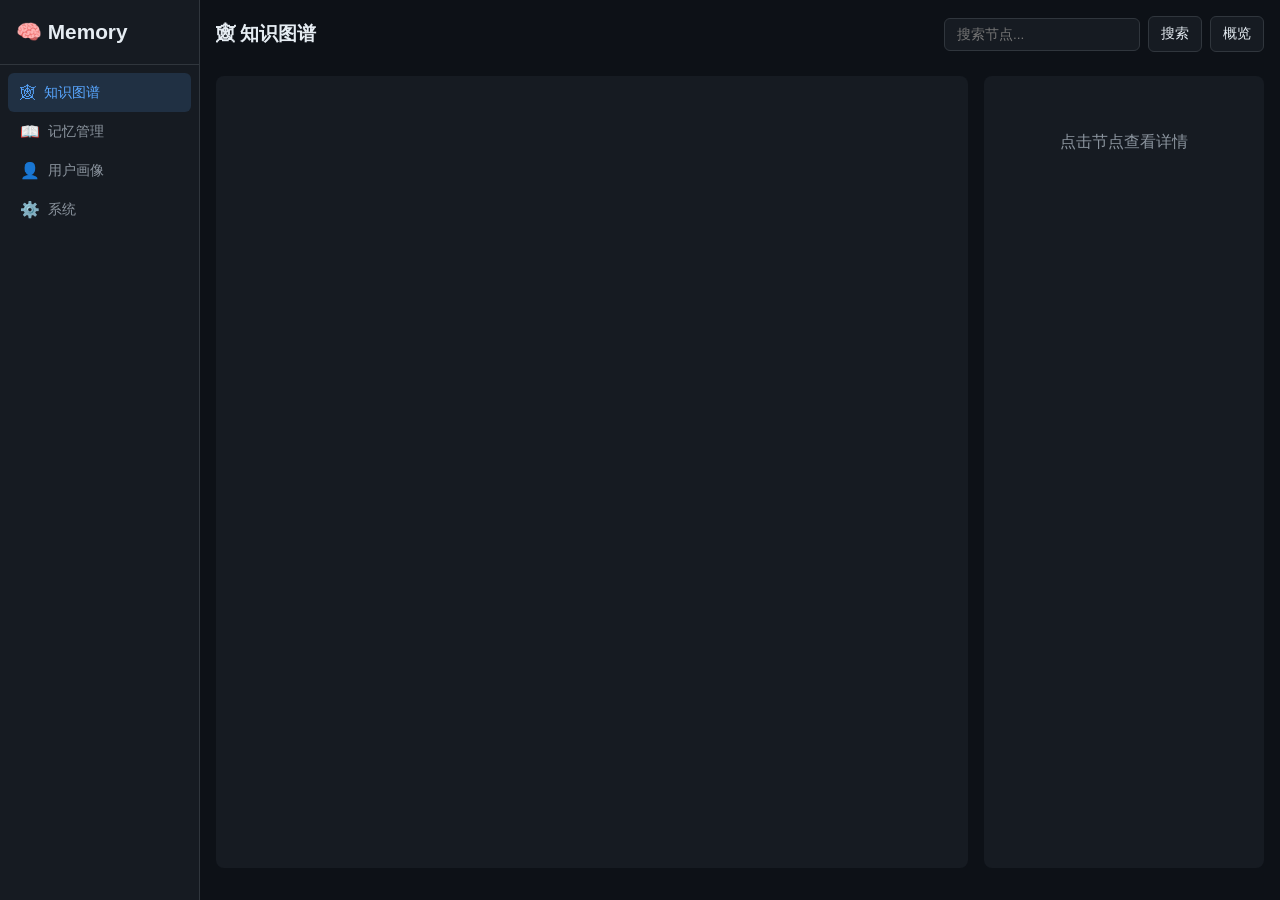
==== pages/dashboard/index.html @ b1832ff7 "记忆管理改版：日记表格+侧边详情窗，移除list_diaries路由" ====
<!DOCTYPE html>
<html lang="zh-CN">
<head>
<meta charset="UTF-8">
<meta name="viewport" content="width=device-width, initial-scale=1.0">
<title>Memory Dashboard</title>
<link rel="stylesheet" href="styles.css">
</head>
<body>
<div id="app">
  <aside class="sidebar">
    <div class="brand">🧠 Memory</div>
    <nav>
      <button class="nav-item active" data-page="graph"><span class="nav-icon">🕸</span> 知识图谱</button>
      <button class="nav-item" data-page="memories"><span class="nav-icon">📖</span> 记忆管理</button>
      <button class="nav-item" data-page="persona"><span class="nav-icon">👤</span> 用户画像</button>
      <button class="nav-item" data-page="system"><span class="nav-icon">⚙️</span> 系统</button>
    </nav>
  </aside>
  <main class="main">
    <section class="page active" id="page-graph">
      <header><h2>🕸 知识图谱</h2>
        <div class="toolbar">
          <input id="graph-query" placeholder="搜索节点...">
          <button onclick="searchGraph()">搜索</button>
          <button onclick="loadGraphOverview()">概览</button>
        </div>
      </header>
      <div class="stats-bar" id="graph-stats"></div>
      <div class="graph-wrap">
        <div class="canvas-container" id="canvas-container"><svg id="graph-svg"></svg></div>
        <div class="graph-side" id="graph-detail"><div class="detail-placeholder">点击节点查看详情</div></div>
      </div>
      <div class="legend" id="graph-legend"></div>
    </section>

    <section class="page" id="page-memories">
      <header><h2>记忆管理</h2>
        <div class="toolbar">
          <input id="mem-search" placeholder="搜索关键词..." oninput="searchMemories()">
          <span id="mem-count" class="count-badge"></span>
        </div>
      </header>
      <div class="mem-body">
        <div class="mem-table-wrap">
          <table class="mem-table">
            <thead>
              <tr>
                <th class="col-date" style="width:100px">日期</th>
                <th>内容</th>
                <th class="col-imp" style="width:70px">事实</th>
              </tr>
            </thead>
            <tbody id="mem-tbody"></tbody>
          </table>
          <div class="pagination" id="mem-pagination"></div>
        </div>
        <div class="mem-side" id="mem-side" style="display:none">
          <div class="side-header">
            <h3>记忆详情</h3>
            <div class="side-actions">
              <button onclick="editCurrentMemory()">编辑</button>
              <button onclick="deleteCurrentMemory()" style="color:var(--danger)">删除</button>
              <button onclick="closeSidePanel()" style="font-size:1.2em;background:none;border:none">X</button>
            </div>
          </div>
          <div class="side-scroll" id="side-scroll">
            <div>
              <h4>日记</h4>
              <div id="side-diary" class="side-diary">选择一条记忆查看详情</div>
            </div>
            <div>
              <h4>关键事实</h4>
              <div id="side-atoms"></div>
            </div>
          </div>
        </div>
      </div>
    </section>

    <section class="page" id="page-persona">
      <header><h2>👤 用户画像</h2><button onclick="savePersona()">💾 保存</button></header>
      <textarea id="persona-editor" placeholder="加载中..."></textarea>
    </section>

    <section class="page" id="page-system">
      <header><h2>⚙️ 系统</h2></header>
      <div class="sys-cards" id="sys-stats"></div>
    </section>
  </main>
</div>
<script src="app.js"></script>
</body>
</html>
---- pages/dashboard/styles.css ----
* { margin: 0; padding: 0; box-sizing: border-box; }
:root {
  --bg: #0d1117; --surface: #161b22; --border: #30363d;
  --text: #e6edf3; --text2: #8b949e; --accent: #58a6ff;
  --danger: #f85149; --success: #3fb950;
  --radius: 8px; --space: 16px;
}
body { font-family: -apple-system, BlinkMacSystemFont, 'Segoe UI', sans-serif; background: var(--bg); color: var(--text); height: 100vh; overflow: hidden; }
#app { display: flex; height: 100vh; }

/* Sidebar */
.sidebar { width: 200px; background: var(--surface); border-right: 1px solid var(--border); display: flex; flex-direction: column; flex-shrink: 0; }
.brand { padding: 20px var(--space); font-size: 1.3em; font-weight: 700; border-bottom: 1px solid var(--border); }
.sidebar nav { padding: 8px; flex: 1; }
.nav-item { display: flex; align-items: center; gap: 8px; width: 100%; padding: 10px 12px; background: none; border: none; color: var(--text2); cursor: pointer; border-radius: 6px; font-size: 0.9em; text-align: left; }
.nav-item:hover { background: rgba(255,255,255,0.05); color: var(--text); }
.nav-item.active { background: rgba(88,166,255,0.15); color: var(--accent); }
.nav-icon { font-size: 1.1em; }

/* Main */
.main { flex: 1; display: flex; flex-direction: column; overflow: hidden; }
.page { display: none; flex-direction: column; height: 100%; padding: var(--space); overflow-y: auto; }
.page.active { display: flex; }
.page header { display: flex; align-items: center; justify-content: space-between; margin-bottom: var(--space); flex-shrink: 0; }
.page header h2 { font-size: 1.2em; }
.toolbar { display: flex; gap: 8px; align-items: center; }

/* Inputs */
input, select, textarea, button {
  background: var(--surface); border: 1px solid var(--border); color: var(--text);
  padding: 8px 12px; border-radius: 6px; font-size: 0.85em;
}
input:focus, select:focus, textarea:focus { outline: none; border-color: var(--accent); }
button { cursor: pointer; }
button:hover { background: rgba(255,255,255,0.08); }
.count-badge { background: var(--accent); color: #fff; padding: 2px 10px; border-radius: 12px; font-size: 0.8em; }

/* Graph page */
.graph-wrap { display: flex; flex: 1; gap: var(--space); min-height: 0; }
.canvas-container { flex: 1; background: var(--surface); border-radius: var(--radius); overflow: hidden; position: relative; }
#graph-svg { width: 100%; height: 100%; cursor: grab; }
#graph-svg:active { cursor: grabbing; }
.graph-side { width: 280px; background: var(--surface); border-radius: var(--radius); padding: var(--space); overflow-y: auto; flex-shrink: 0; }
.detail-placeholder { color: var(--text2); text-align: center; padding: 40px 0; }
.stats-bar { display: flex; gap: 12px; margin-bottom: 8px; flex-shrink: 0; }
.stats-bar span { background: var(--surface); padding: 4px 12px; border-radius: 6px; font-size: 0.85em; color: var(--text2); }
.legend { display: flex; gap: 16px; padding: 8px 0; flex-shrink: 0; }
.legend-item { display: flex; align-items: center; gap: 4px; font-size: 0.8em; color: var(--text2); }
.legend-dot { width: 10px; height: 10px; border-radius: 50%; }

/* Memories */
.mem-list { flex: 1; overflow-y: auto; }
.mem-card { background: var(--surface); border: 1px solid var(--border); border-radius: var(--radius); padding: 12px var(--space); margin-bottom: 8px; display: flex; gap: 12px; align-items: flex-start; cursor: pointer; transition: border-color 0.2s; }
.mem-card:hover { border-color: var(--accent); }
.mem-type { font-size: 0.75em; padding: 2px 8px; border-radius: 10px; background: rgba(88,166,255,0.15); white-space: nowrap; }
.mem-content { flex: 1; }
.mem-content .c { word-break: break-word; line-height: 1.4; }
.mem-content .m { font-size: 0.8em; color: var(--text2); margin-top: 4px; }
.mem-actions { display: flex; gap: 4px; flex-shrink: 0; }
.mem-actions button { padding: 4px 8px; font-size: 0.8em; }
.pagination { display: flex; gap: 4px; justify-content: center; padding: 12px 0; flex-shrink: 0; }
.pagination button { padding: 4px 10px; min-width: 32px; }
.pagination .current { background: var(--accent); border-color: var(--accent); }

/* Diaries */
.diary-layout { display: flex; flex: 1; gap: var(--space); min-height: 0; }
.diary-list { width: 160px; flex-shrink: 0; overflow-y: auto; }
.diary-list button { display: block; width: 100%; text-align: left; padding: 8px 12px; margin-bottom: 4px; border-radius: 6px; background: none; border: 1px solid transparent; color: var(--text2); }
.diary-list button:hover { border-color: var(--border); color: var(--text); }
.diary-list button.active { border-color: var(--accent); color: var(--accent); }
.diary-editor { flex: 1; display: flex; flex-direction: column; }
#diary-editor { flex: 1; resize: none; font-family: inherit; line-height: 1.6; min-height: 300px; }

/* Persona */
#persona-editor { flex: 1; resize: none; font-family: inherit; line-height: 1.6; min-height: 400px; }

/* System */
.sys-cards { display: flex; gap: var(--space); margin-bottom: var(--space); flex-wrap: wrap; }
.sys-card { background: var(--surface); border: 1px solid var(--border); border-radius: var(--radius); padding: var(--space); min-width: 120px; text-align: center; }
.sys-card .num { font-size: 2em; font-weight: 700; color: var(--accent); }
.sys-card .label { font-size: 0.85em; color: var(--text2); margin-top: 4px; }
.sys-section { margin-top: var(--space); }
.log-box { background: #000; border: 1px solid var(--border); border-radius: var(--radius); padding: var(--space); margin-top: 8px; max-height: 200px; overflow-y: auto; font-size: 0.8em; color: var(--success); }

/* Modal */
.modal-overlay { position: fixed; inset: 0; background: rgba(0,0,0,0.6); z-index: 100; display: flex; align-items: center; justify-content: center; }
.modal { background: var(--surface); border: 1px solid var(--border); border-radius: 12px; width: 600px; max-width: 90vw; max-height: 80vh; display: flex; flex-direction: column; }
.modal-header { display: flex; justify-content: space-between; align-items: center; padding: var(--space); border-bottom: 1px solid var(--border); }
.modal-header button { background: none; border: none; font-size: 1.2em; }
.modal-body { padding: var(--space); overflow-y: auto; }
.modal-body .field { margin-bottom: 12px; }
.modal-body label { display: block; font-size: 0.85em; color: var(--text2); margin-bottom: 4px; }
.modal-body input, .modal-body select, .modal-body textarea { width: 100%; }
.modal-body textarea { min-height: 100px; resize: vertical; font-family: inherit; }
.modal-footer { padding: var(--space); border-top: 1px solid var(--border); display: flex; gap: 8px; justify-content: flex-end; }

/* ═══ 记忆管理 - 表格 + 侧边窗 ═══ */
.mem-body { display:flex; flex:1; gap:var(--space); min-height:0; overflow:hidden; }
.mem-table-wrap { flex:1; display:flex; flex-direction:column; min-width:0; overflow:hidden; }
.mem-table { width:100%; border-collapse:collapse; font-size:0.88em; }
.mem-table th { background:var(--surface); color:var(--text2); font-weight:600; padding:10px 10px; text-align:left; border-bottom:2px solid var(--border); position:sticky; top:0; z-index:1; white-space:nowrap; }
.mem-table td { padding:8px 10px; border-bottom:1px solid var(--border); cursor:pointer; vertical-align:middle; }
.mem-row:hover td { background:rgba(88,166,255,0.05); }
.mem-row.selected td { background:rgba(88,166,255,0.12); }
.col-date { width:100px; }
.col-imp { width:70px; text-align:center; }
.mem-text { overflow:hidden; text-overflow:ellipsis; display:-webkit-box; -webkit-line-clamp:2; -webkit-box-orient:vertical; line-height:1.35; max-height:2.7em; }

.mem-side { width:420px; flex-shrink:0; background:var(--surface); border:1px solid var(--border); border-radius:var(--radius); display:flex; flex-direction:column; overflow:hidden; }
.side-header { display:flex; align-items:center; justify-content:space-between; padding:12px 16px; border-bottom:1px solid var(--border); flex-shrink:0; }
.side-header h3 { font-size:1em; margin:0; }
.side-header button { padding:4px 10px; font-size:0.82em; }
.side-actions { display:flex; gap:6px; align-items:center; }
.side-scroll { flex:1; overflow-y:auto; padding:16px; }
.side-scroll h4 { font-size:0.9em; color:var(--accent); margin:16px 0 8px; padding-bottom:4px; border-bottom:1px solid var(--border); }
.side-scroll h4:first-child { margin-top:0; }
.side-diary { white-space:pre-wrap; line-height:1.6; font-size:0.9em; padding:8px 0; color:var(--text); }
.atom-num { display:inline-flex; align-items:center; justify-content:center; width:22px; height:22px; border-radius:50%; background:var(--accent); color:#fff; font-size:0.75em; font-weight:700; flex-shrink:0; }
.atom-item { display:flex; gap:10px; padding:8px 0; border-bottom:1px solid var(--border); }
.atom-item:last-child { border-bottom:none; }
.atom-body { flex:1; min-width:0; }
.atom-body .atom-c { font-size:0.9em; line-height:1.35; }
.atom-body .atom-m { font-size:0.8em; color:var(--text2); margin-top:3px; display:flex; gap:8px; flex-wrap:wrap; }
.atom-tag { font-size:0.75em; padding:1px 8px; border-radius:8px; background:rgba(88,166,255,0.15); }

/* ═══ 记忆管理 - 表格 ═══ */
.table-container { flex:1; overflow-y:auto; }
.mem-table { width:100%; border-collapse:collapse; font-size:0.9em; }
.mem-table th { background:var(--surface); color:var(--text2); font-weight:600; padding:10px 12px; text-align:left; border-bottom:2px solid var(--border); position:sticky; top:0; z-index:1; }
.mem-row td { padding:10px 12px; border-bottom:1px solid var(--border); cursor:pointer; vertical-align:top; }
.mem-row:hover td { background:rgba(88,166,255,0.05); }
.mem-text { line-height:1.4; word-break:break-word; }
.mem-snippet { font-size:0.85em; color:var(--text2); margin-top:4px; border-left:2px solid var(--border); padding-left:8px; }
.id-col { width:70px; color:var(--text2); font-size:0.85em; }
.type-col { width:100px; }
.imp-col { width:80px; text-align:center; }
.status-col { width:80px; }
.ts-col { width:150px; white-space:nowrap; }
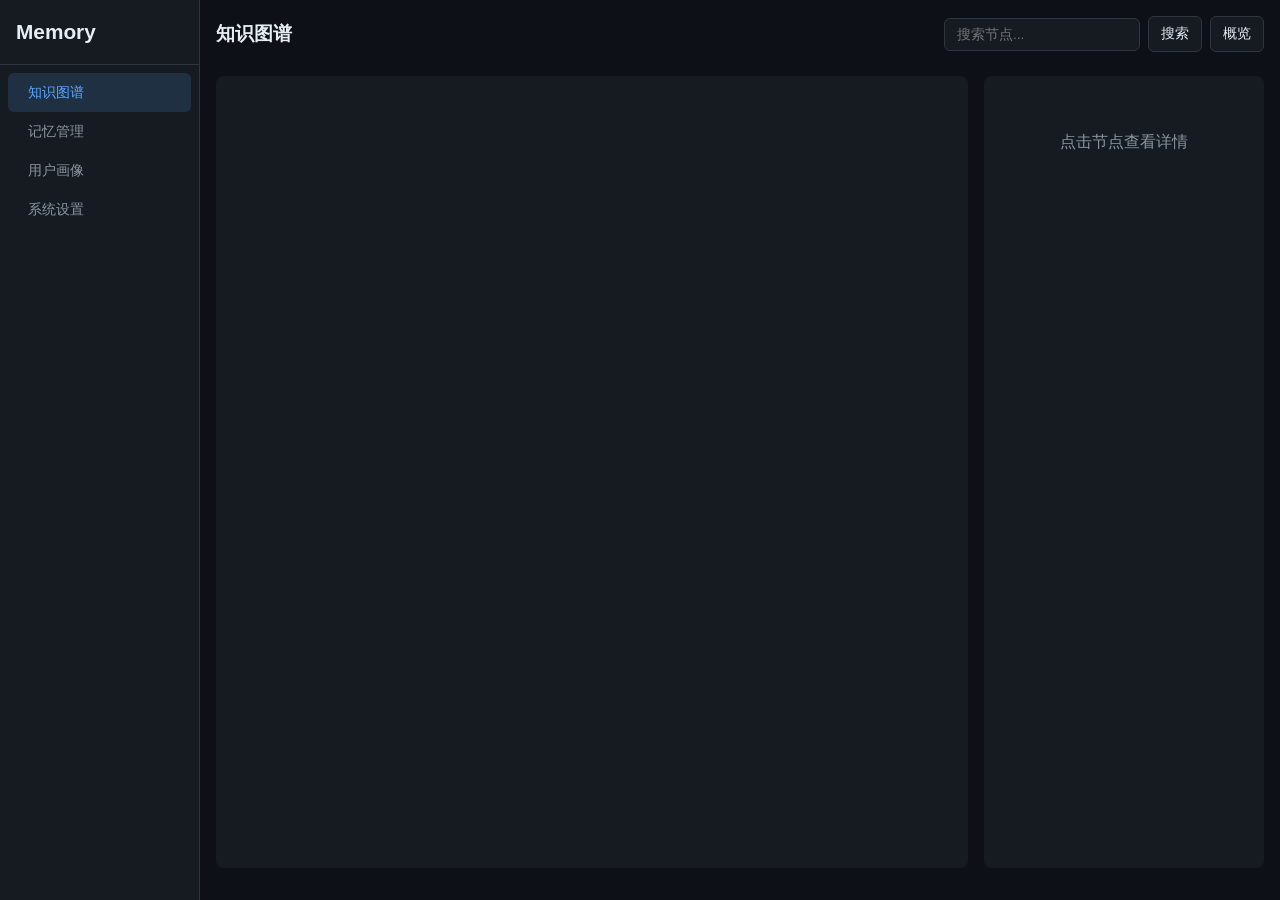
==== commit d9d68126: "修复记忆管理：diary_id关联原子+侧边窗修复+重要度统计" ====
--- a/pages/dashboard/index.html
+++ b/pages/dashboard/index.html
@@ -9,17 +9,17 @@
 <body>
 <div id="app">
   <aside class="sidebar">
-    <div class="brand">🧠 Memory</div>
+    <div class="brand"> Memory</div>
     <nav>
-      <button class="nav-item active" data-page="graph"><span class="nav-icon">🕸</span> 知识图谱</button>
-      <button class="nav-item" data-page="memories"><span class="nav-icon">📖</span> 记忆管理</button>
-      <button class="nav-item" data-page="persona"><span class="nav-icon">👤</span> 用户画像</button>
-      <button class="nav-item" data-page="system"><span class="nav-icon">⚙️</span> 系统</button>
+      <button class="nav-item active" data-page="graph"><span class="nav-icon"></span> 知识图谱</button>
+      <button class="nav-item" data-page="memories"><span class="nav-icon"></span> 记忆管理</button>
+      <button class="nav-item" data-page="persona"><span class="nav-icon"></span> 用户画像</button>
+      <button class="nav-item" data-page="system"><span class="nav-icon"></span> 系统设置</button>
     </nav>
   </aside>
   <main class="main">
     <section class="page active" id="page-graph">
-      <header><h2>🕸 知识图谱</h2>
+      <header><h2> 知识图谱</h2>
         <div class="toolbar">
           <input id="graph-query" placeholder="搜索节点...">
           <button onclick="searchGraph()">搜索</button>
@@ -37,7 +37,15 @@
     <section class="page" id="page-memories">
       <header><h2>记忆管理</h2>
         <div class="toolbar">
-          <input id="mem-search" placeholder="搜索关键词..." oninput="searchMemories()">
+          <select id="mem-year" onchange="searchMemories()"><option value="">年份</option></select>
+          <select id="mem-month" onchange="searchMemories()">
+            <option value="">月份</option>
+            <option value="01">1月</option><option value="02">2月</option><option value="03">3月</option>
+            <option value="04">4月</option><option value="05">5月</option><option value="06">6月</option>
+            <option value="07">7月</option><option value="08">8月</option><option value="09">9月</option>
+            <option value="10">10月</option><option value="11">11月</option><option value="12">12月</option>
+          </select>
+          <input id="mem-search" placeholder="搜索ID或关键词..." oninput="searchMemories()">
           <span id="mem-count" class="count-badge"></span>
         </div>
       </header>
@@ -46,9 +54,13 @@
           <table class="mem-table">
             <thead>
               <tr>
-                <th class="col-date" style="width:100px">日期</th>
-                <th>内容</th>
-                <th class="col-imp" style="width:70px">事实</th>
+                <th style="width:30px"><input type="checkbox" id="sel-all" onchange="toggleSelectAll()"></th>
+                <th style="width:50px">ID</th>
+                <th>摘要</th>
+                <th style="width:120px">类型</th>
+                <th style="width:60px">重要度</th>
+                <th style="width:55px">状态</th>
+                <th style="width:80px">创建时间</th>
               </tr>
             </thead>
             <tbody id="mem-tbody"></tbody>
@@ -70,6 +82,10 @@
               <div id="side-diary" class="side-diary">选择一条记忆查看详情</div>
             </div>
             <div>
+              <h4>关键事实重要度</h4>
+              <div id="side-imp" style="font-size:0.85em;color:var(--text2);padding:4px 0"></div>
+            </div>
+            <div>
               <h4>关键事实</h4>
               <div id="side-atoms"></div>
             </div>
@@ -79,12 +95,12 @@
     </section>
 
     <section class="page" id="page-persona">
-      <header><h2>👤 用户画像</h2><button onclick="savePersona()">💾 保存</button></header>
+      <header><h2> 用户画像</h2><button onclick="savePersona()"> 保存</button></header>
       <textarea id="persona-editor" placeholder="加载中..."></textarea>
     </section>
 
     <section class="page" id="page-system">
-      <header><h2>⚙️ 系统</h2></header>
+      <header><h2>⚙ 系统</h2></header>
       <div class="sys-cards" id="sys-stats"></div>
     </section>
   </main>
--- a/pages/dashboard/styles.css
+++ b/pages/dashboard/styles.css
@@ -136,3 +136,20 @@
 .imp-col { width:80px; text-align:center; }
 .status-col { width:80px; }
 .ts-col { width:150px; white-space:nowrap; }
+
+/* ═══ 新表格样式 ═══ */
+.mem-table td { vertical-align:top; }
+.mem-table input[type="checkbox"] { cursor:pointer; }
+.mem-summary { line-height:1.35; }
+.mem-summary .preview { overflow:hidden; text-overflow:ellipsis; display:-webkit-box; -webkit-line-clamp:2; -webkit-box-orient:vertical; }
+.mem-summary .updated { font-size:0.78em; color:var(--text2); margin-top:2px; }
+.type-dots { display:flex; gap:3px; flex-wrap:wrap; }
+.type-dot { font-size:0.72em; padding:1px 6px; border-radius:6px; background:rgba(88,166,255,0.12); color:var(--text2); white-space:nowrap; }
+.status-hot { color:#f85149; }
+.status-warm { color:#d29922; }
+.status-cold { color:#58a6ff; }
+.imp-cell { text-align:center; font-weight:600; }
+.side-imp-bar { display:flex; gap:12px; padding:6px 0; }
+.side-imp-item { text-align:center; }
+.side-imp-item .num { font-size:1.2em; font-weight:700; color:var(--accent); }
+.side-imp-item .lbl { font-size:0.78em; color:var(--text2); }
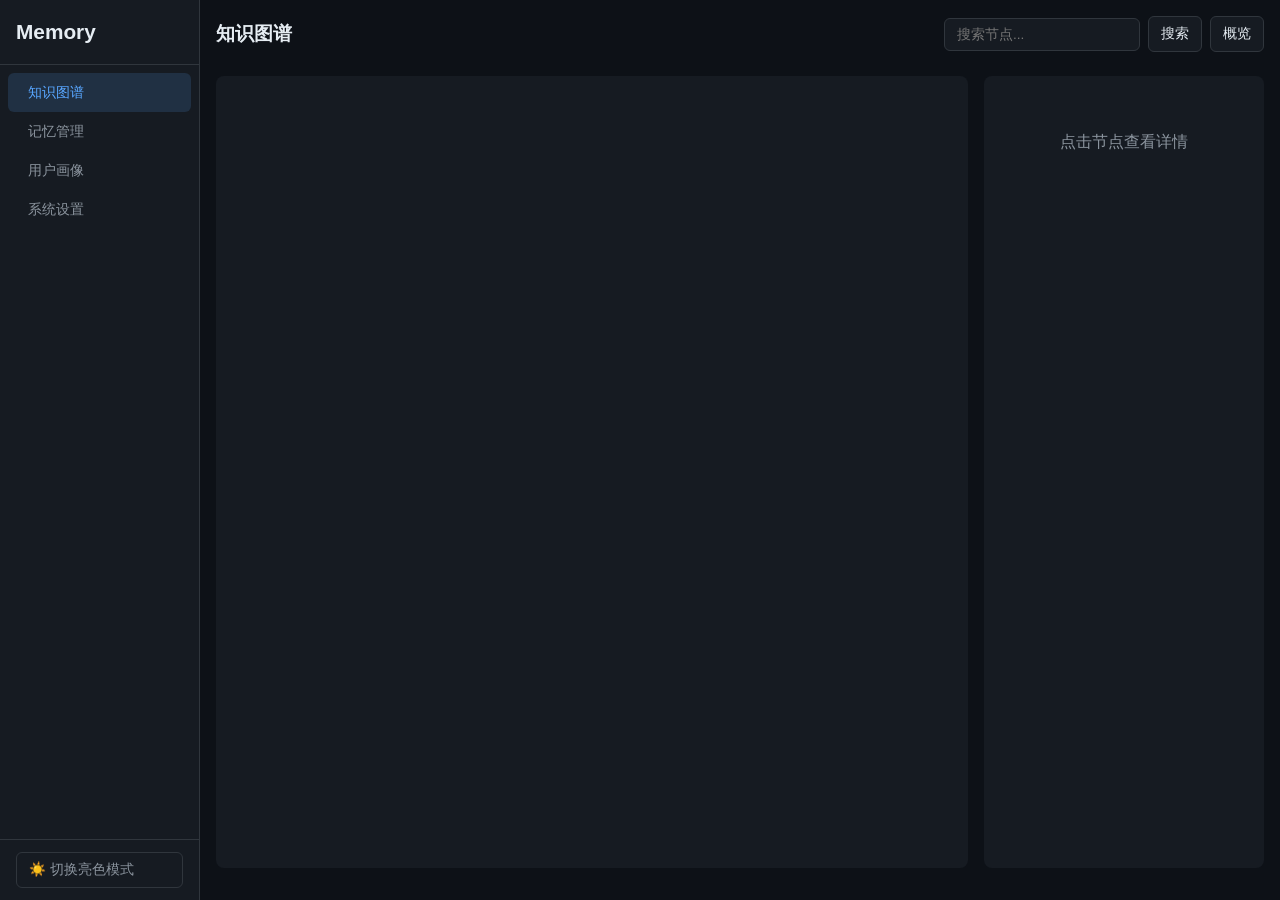
==== commit d0256024: "feat: WebUI 亮色/暗色模式切换 1) styles.css: 新增 [data-theme='light'] 浅色主题 CSS 变量; 2) index.html: 侧边栏底部添加主题切换" ====
--- a/pages/dashboard/index.html
+++ b/pages/dashboard/index.html
@@ -16,6 +16,9 @@
       <button class="nav-item" data-page="persona"><span class="nav-icon"></span> 用户画像</button>
       <button class="nav-item" data-page="system"><span class="nav-icon"></span> 系统设置</button>
     </nav>
+    <div style="padding:12px 16px;border-top:1px solid var(--border);margin-top:auto">
+      <button onclick="toggleTheme()" style="display:flex;align-items:center;gap:8px;width:100%;padding:8px 12px;background:none;border:1px solid var(--border);border-radius:6px;color:var(--text2);cursor:pointer;font-size:0.85em" id="theme-btn"> 切换亮色模式</button>
+    </div>
   </aside>
   <main class="main">
     <section class="page active" id="page-graph">
@@ -65,7 +68,14 @@
             </thead>
             <tbody id="mem-tbody"></tbody>
           </table>
-          <div class="pagination" id="mem-pagination"></div>
+          <div style="display:flex;align-items:center;gap:8px;justify-content:center;padding:12px 0">
+            <div class="pagination" id="mem-pagination" style="padding:0"></div>
+            <select id="mem-page-size" onchange="memPage=1;loadMemories()" style="padding:4px 8px;font-size:0.85em">
+              <option value="20">20条/页</option>
+              <option value="50" selected>50条/页</option>
+              <option value="100">100条/页</option>
+            </select>
+          </div>
         </div>
         <div class="mem-side" id="mem-side" style="display:none">
           <div class="side-header">
--- a/pages/dashboard/styles.css
+++ b/pages/dashboard/styles.css
@@ -1,9 +1,14 @@
 * { margin: 0; padding: 0; box-sizing: border-box; }
-:root {
+:root, [data-theme="dark"] {
   --bg: #0d1117; --surface: #161b22; --border: #30363d;
   --text: #e6edf3; --text2: #8b949e; --accent: #58a6ff;
   --danger: #f85149; --success: #3fb950;
   --radius: 8px; --space: 16px;
+}
+[data-theme="light"] {
+  --bg: #ffffff; --surface: #f6f8fa; --border: #d0d7de;
+  --text: #1f2328; --text2: #656d76; --accent: #0969da;
+  --danger: #cf222e; --success: #1a7f37;
 }
 body { font-family: -apple-system, BlinkMacSystemFont, 'Segoe UI', sans-serif; background: var(--bg); color: var(--text); height: 100vh; overflow: hidden; }
 #app { display: flex; height: 100vh; }
@@ -95,8 +100,8 @@
 .modal-footer { padding: var(--space); border-top: 1px solid var(--border); display: flex; gap: 8px; justify-content: flex-end; }
 
 /* ═══ 记忆管理 - 表格 + 侧边窗 ═══ */
-.mem-body { display:flex; flex:1; gap:var(--space); min-height:0; overflow:hidden; }
-.mem-table-wrap { flex:1; display:flex; flex-direction:column; min-width:0; overflow:hidden; }
+.mem-body { display:flex; flex:1; gap:var(--space); min-height:0; overflow:auto; }
+.mem-table-wrap { flex:1; display:flex; flex-direction:column; min-width:0; overflow:auto; }
 .mem-table { width:100%; border-collapse:collapse; font-size:0.88em; }
 .mem-table th { background:var(--surface); color:var(--text2); font-weight:600; padding:10px 10px; text-align:left; border-bottom:2px solid var(--border); position:sticky; top:0; z-index:1; white-space:nowrap; }
 .mem-table td { padding:8px 10px; border-bottom:1px solid var(--border); cursor:pointer; vertical-align:middle; }
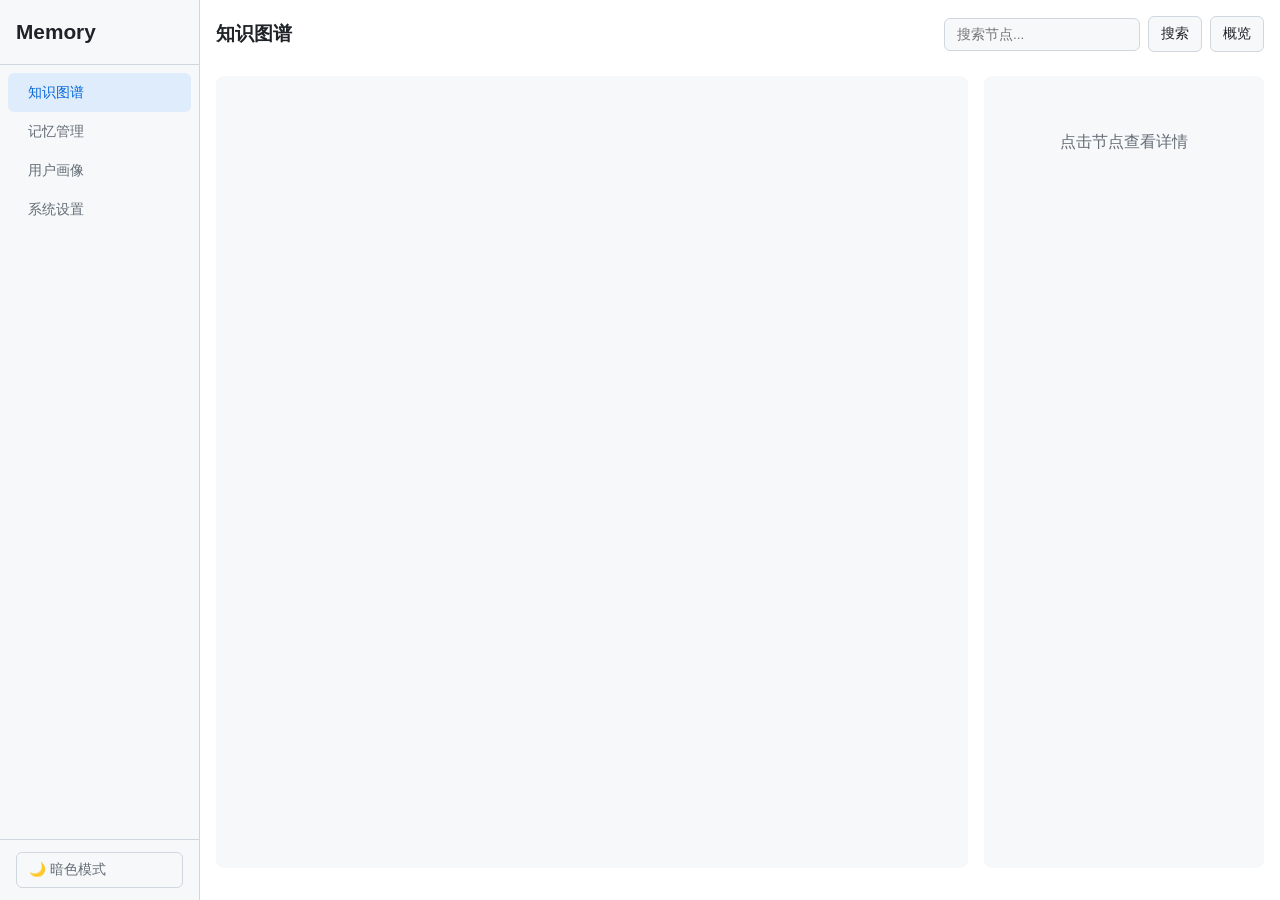
==== commit d9de176a: "feat: 批量删除操作栏 勾选条目后显示批量操作栏, 支持取消选择和删除选中" ====
--- a/pages/dashboard/index.html
+++ b/pages/dashboard/index.html
@@ -17,7 +17,7 @@
       <button class="nav-item" data-page="system"><span class="nav-icon"></span> 系统设置</button>
     </nav>
     <div style="padding:12px 16px;border-top:1px solid var(--border);margin-top:auto">
-      <button onclick="toggleTheme()" style="display:flex;align-items:center;gap:8px;width:100%;padding:8px 12px;background:none;border:1px solid var(--border);border-radius:6px;color:var(--text2);cursor:pointer;font-size:0.85em" id="theme-btn"> 切换亮色模式</button>
+      <button onclick="toggleTheme()" style="display:flex;align-items:center;gap:8px;width:100%;padding:8px 12px;background:none;border:1px solid var(--border);border-radius:6px;color:var(--text2);cursor:pointer;font-size:0.85em" id="theme-btn">🌙 暗色模式</button>
     </div>
   </aside>
   <main class="main">
@@ -68,6 +68,11 @@
             </thead>
             <tbody id="mem-tbody"></tbody>
           </table>
+          <div id="batch-bar" style="display:none;padding:8px 12px;background:var(--surface);border:1px solid var(--accent);border-radius:var(--radius);margin:8px 0;text-align:center">
+            <span id="batch-count" style="font-size:0.9em;margin-right:12px"></span>
+            <button onclick="clearSelection()" style="padding:4px 12px;font-size:0.85em">取消选择</button>
+            <button onclick="batchDelete()" style="padding:4px 12px;font-size:0.85em;background:var(--danger);color:#fff;border:none">🗑 删除选中</button>
+          </div>
           <div style="display:flex;align-items:center;gap:8px;justify-content:center;padding:12px 0">
             <div class="pagination" id="mem-pagination" style="padding:0"></div>
             <select id="mem-page-size" onchange="memPage=1;loadMemories()" style="padding:4px 8px;font-size:0.85em">
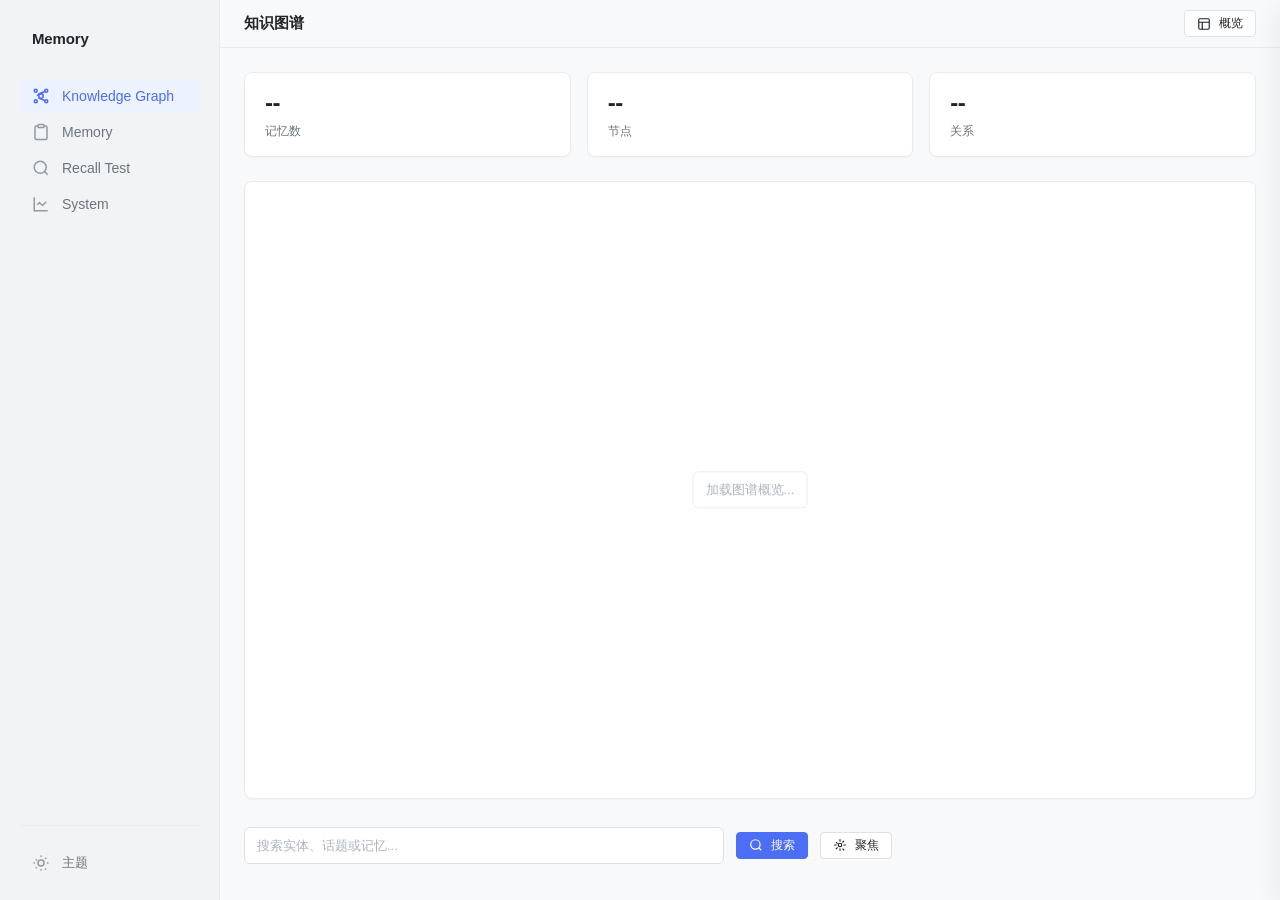
==== commit 5561dfd2: "feat: 全面采用 LivingMemory 框架重构 Dashboard 新增 i18n.js(国际化), graph-2d.js(图谱引擎), graph-ui.js(图谱UI), 重写 ind" ====
--- a/pages/dashboard/index.html
+++ b/pages/dashboard/index.html
@@ -1,125 +1,201 @@
 <!DOCTYPE html>
-<html lang="zh-CN">
-<head>
-<meta charset="UTF-8">
-<meta name="viewport" content="width=device-width, initial-scale=1.0">
-<title>Memory Dashboard</title>
-<link rel="stylesheet" href="styles.css">
-</head>
-<body>
-<div id="app">
-  <aside class="sidebar">
-    <div class="brand"> Memory</div>
-    <nav>
-      <button class="nav-item active" data-page="graph"><span class="nav-icon"></span> 知识图谱</button>
-      <button class="nav-item" data-page="memories"><span class="nav-icon"></span> 记忆管理</button>
-      <button class="nav-item" data-page="persona"><span class="nav-icon"></span> 用户画像</button>
-      <button class="nav-item" data-page="system"><span class="nav-icon"></span> 系统设置</button>
-    </nav>
-    <div style="padding:12px 16px;border-top:1px solid var(--border);margin-top:auto">
-      <button onclick="toggleTheme()" style="display:flex;align-items:center;gap:8px;width:100%;padding:8px 12px;background:none;border:1px solid var(--border);border-radius:6px;color:var(--text2);cursor:pointer;font-size:0.85em" id="theme-btn">🌙 暗色模式</button>
+<html>
+  <head>
+    <meta charset="UTF-8" />
+    <meta name="viewport" content="width=device-width, initial-scale=1.0" />
+    <title>Memory Dashboard</title>
+    <link rel="stylesheet" href="./styles.css" />
+    <script src="./i18n.js"></script>
+  </head>
+  <body>
+    <div id="app">
+      <aside class="sidebar">
+        <div class="sidebar-brand">Memory</div>
+        <nav class="sidebar-nav">
+          <button class="nav-item active" data-page="graph">
+            <svg viewBox="0 0 24 24" fill="none" stroke="currentColor" stroke-width="2"><circle cx="12" cy="12" r="3"/><circle cx="19" cy="5" r="2"/><circle cx="5" cy="19" r="2"/><circle cx="19" cy="19" r="2"/><circle cx="5" cy="5" r="2"/><line x1="8.5" y1="9.5" x2="17" y2="6"/><line x1="8.5" y1="14.5" x2="17" y2="18"/><line x1="15" y1="7" x2="6.5" y2="11.5"/></svg>
+            <span data-i18n="nav.graph">知识图谱</span>
+          </button>
+          <button class="nav-item" data-page="memories">
+            <svg viewBox="0 0 24 24" fill="none" stroke="currentColor" stroke-width="2"><path d="M16 4h2a2 2 0 0 1 2 2v14a2 2 0 0 1-2 2H6a2 2 0 0 1-2-2V6a2 2 0 0 1 2-2h2"/><rect x="8" y="2" width="8" height="4" rx="1"/></svg>
+            <span data-i18n="nav.memory">记忆管理</span>
+          </button>
+          <button class="nav-item" data-page="recall">
+            <svg viewBox="0 0 24 24" fill="none" stroke="currentColor" stroke-width="2"><circle cx="11" cy="11" r="8"/><path d="m21 21-4.3-4.3"/></svg>
+            <span data-i18n="nav.recall">召回测试</span>
+          </button>
+          <button class="nav-item" data-page="system">
+            <svg viewBox="0 0 24 24" fill="none" stroke="currentColor" stroke-width="2"><path d="M3 3v18h18"/><path d="m19 9-5 5-4-4-3 3"/></svg>
+            <span data-i18n="nav.system">系统概览</span>
+          </button>
+        </nav>
+        <div class="sidebar-divider"></div>
+        <div class="sidebar-footer">
+          <button class="nav-item" id="theme-toggle">
+            <svg viewBox="0 0 24 24" fill="none" stroke="currentColor" stroke-width="2" id="theme-icon-dark"><path d="M12 3a6 6 0 0 0 9 9 9 9 0 1 1-9-9Z"/></svg>
+            <svg viewBox="0 0 24 24" fill="none" stroke="currentColor" stroke-width="2" id="theme-icon-light" class="hidden"><circle cx="12" cy="12" r="4"/><path d="M12 2v2m0 16v2m-6.93-15.07 1.41 1.41m11.04 11.04 1.41 1.41M2 12h2m16 0h2M4.93 19.07l1.41-1.41M17.66 6.34l1.41-1.41"/></svg>
+            <span>主题</span>
+          </button>
+        </div>
+      </aside>
+      <main class="main-content">
+        <!-- Page: Graph -->
+        <section class="page active" id="page-graph">
+          <header class="page-header">
+            <span class="page-title">知识图谱</span>
+            <div class="page-actions">
+              <button class="btn btn-secondary btn-sm" id="graph-overview-btn">
+                <svg viewBox="0 0 24 24" width="14" height="14" fill="none" stroke="currentColor" stroke-width="2"><rect x="3" y="3" width="18" height="18" rx="2"/><path d="M3 9h18M9 21V9"/></svg>
+                <span>概览</span>
+              </button>
+            </div>
+          </header>
+          <div class="page-body" style="display:flex;flex-direction:column">
+            <div class="stat-pills" id="graph-stat-pills">
+              <div class="stat-pill"><div class="stat-pill-value" id="gs-total">--</div><div class="stat-pill-label">记忆数</div></div>
+              <div class="stat-pill"><div class="stat-pill-value" id="gs-nodes">--</div><div class="stat-pill-label">节点</div></div>
+              <div class="stat-pill"><div class="stat-pill-value" id="gs-edges">--</div><div class="stat-pill-label">关系</div></div>
+            </div>
+            <div class="graph-canvas-container" style="flex:1">
+              <div class="graph-canvas-state" id="graph-canvas-state">加载图谱概览...</div>
+              <div id="graph-canvas" class="graph-canvas"></div>
+            </div>
+            <div class="graph-legend" id="graph-legend"></div>
+            <div class="graph-toolbar">
+              <input type="text" id="graph-query-input" class="input" placeholder="搜索实体、话题或记忆..." />
+              <button class="btn btn-primary btn-sm" id="graph-search-btn">
+                <svg viewBox="0 0 24 24" width="14" height="14" fill="none" stroke="currentColor" stroke-width="2"><circle cx="11" cy="11" r="8"/><path d="m21 21-4.3-4.3"/></svg>
+                <span>搜索</span>
+              </button>
+              <button class="btn btn-secondary btn-sm" id="graph-focus-btn">
+                <svg viewBox="0 0 24 24" width="14" height="14" fill="none" stroke="currentColor" stroke-width="2"><circle cx="12" cy="12" r="3"/><path d="M12 2v4m0 12v4m-6.93-15.07 2.83 2.83m8.48 8.48 2.83 2.83M2 12h4m12 0h4M4.93 19.07l2.83-2.83m8.48-8.48 2.83-2.83"/></svg>
+                <span>聚焦</span>
+              </button>
+            </div>
+          </div>
+        </section>
+        <!-- Page: Memories -->
+        <section class="page" id="page-memories">
+          <header class="page-header">
+            <span class="page-title">记忆管理</span>
+          </header>
+          <div class="page-body">
+            <div class="filter-bar">
+              <input type="text" id="mem-keyword" class="input" placeholder="搜索关键词或 ID..." />
+              <select id="mem-year" class="select input" style="width:auto"><option value="">年份</option></select>
+              <select id="mem-month" class="select input" style="width:auto">
+                <option value="">月份</option>
+                <option value="01">1月</option><option value="02">2月</option><option value="03">3月</option>
+                <option value="04">4月</option><option value="05">5月</option><option value="06">6月</option>
+                <option value="07">7月</option><option value="08">8月</option><option value="09">9月</option>
+                <option value="10">10月</option><option value="11">11月</option><option value="12">12月</option>
+              </select>
+              <select id="mem-page-size" class="select input" style="width:auto">
+                <option value="20">20条/页</option>
+                <option value="50" selected>50条/页</option>
+                <option value="100">100条/页</option>
+              </select>
+            </div>
+            <div class="table-container">
+              <div class="table-scroll" id="memories-scroll">
+              <table class="data-table" id="memories-table">
+                <thead>
+                  <tr>
+                    <th class="cell-check"><input type="checkbox" id="mem-select-page" /></th>
+                    <th class="cell-id">ID</th>
+                    <th class="cell-summary">摘要</th>
+                    <th class="cell-type">类型</th>
+                    <th class="cell-importance">重要度</th>
+                    <th class="cell-status">状态</th>
+                    <th class="cell-created">时间</th>
+                  </tr>
+                </thead>
+                <tbody id="memories-body">
+                  <tr><td colspan="7" class="table-empty">暂无数据</td></tr>
+                </tbody>
+              </table>
+              </div>
+              <div class="pagination">
+                <div class="pagination-controls">
+                  <button class="btn btn-sm btn-ghost" id="mem-prev" disabled>上一页</button>
+                  <span class="pagination-info" id="mem-pagination-info">第 1/1 页 · 共 0 条</span>
+                  <button class="btn btn-sm btn-ghost" id="mem-next" disabled>下一页</button>
+                </div>
+              </div>
+            </div>
+          </div>
+          <div class="batch-bar" id="batch-bar">
+            <span class="batch-bar-count" id="batch-count">已选 0 条</span>
+            <div class="batch-bar-actions">
+              <button class="btn btn-sm btn-danger" id="batch-delete">删除选中</button>
+            </div>
+            <button class="btn btn-sm btn-ghost" id="batch-clear">清空</button>
+          </div>
+        </section>
+        <!-- Page: Recall -->
+        <section class="page" id="page-recall">
+          <header class="page-header">
+            <span class="page-title">召回测试</span>
+          </header>
+          <div class="page-body">
+            <div class="recall-form-section">
+              <textarea id="recall-query" class="input textarea" rows="3" placeholder="输入查询语句测试记忆检索..."></textarea>
+              <div class="recall-form-row">
+                <div class="recall-form-field" style="max-width:200px">
+                  <label class="recall-form-label">结果数 (k)</label>
+                  <div class="slider-group">
+                    <input type="range" id="recall-k" min="1" max="50" value="5" />
+                    <span class="slider-value" id="recall-k-value">5</span>
+                  </div>
+                </div>
+                <button class="btn btn-primary" id="recall-search-btn">执行召回</button>
+              </div>
+            </div>
+            <div class="recall-results-header hidden" id="recall-stats">
+              <span id="recall-count-text">0 条结果</span>
+            </div>
+            <div id="recall-results"></div>
+          </div>
+        </section>
+        <!-- Page: System -->
+        <section class="page" id="page-system">
+          <header class="page-header">
+            <span class="page-title">系统概览</span>
+          </header>
+          <div class="page-body">
+            <div class="stat-cards" id="system-stat-cards">
+              <div class="stat-card"><div class="stat-card-value" id="ss-total">--</div><div class="stat-card-label">总记忆</div></div>
+              <div class="stat-card"><div class="stat-card-value" id="ss-imp">--</div><div class="stat-card-label">平均重要度</div></div>
+              <div class="stat-card"><div class="stat-card-value" id="ss-nodes">--</div><div class="stat-card-label">图谱节点</div></div>
+              <div class="stat-card"><div class="stat-card-value" id="ss-edges">--</div><div class="stat-card-label">图谱关系</div></div>
+              <div class="stat-card"><div class="stat-card-value" id="ss-diaries">--</div><div class="stat-card-label">日记数</div></div>
+            </div>
+            <div class="system-panel">
+              <div class="system-panel-title">记忆类型分布</div>
+              <div class="bar-chart" id="atom-chart"></div>
+            </div>
+          </div>
+        </section>
+      </main>
     </div>
-  </aside>
-  <main class="main">
-    <section class="page active" id="page-graph">
-      <header><h2> 知识图谱</h2>
-        <div class="toolbar">
-          <input id="graph-query" placeholder="搜索节点...">
-          <button onclick="searchGraph()">搜索</button>
-          <button onclick="loadGraphOverview()">概览</button>
+    <!-- Peek Panel -->
+    <div class="peek-overlay" id="peek-overlay"></div>
+    <aside class="peek-panel" id="peek-panel">
+      <div class="peek-header">
+        <div>
+          <div id="peek-badge"></div>
+          <div class="peek-title" id="peek-title">--</div>
         </div>
-      </header>
-      <div class="stats-bar" id="graph-stats"></div>
-      <div class="graph-wrap">
-        <div class="canvas-container" id="canvas-container"><svg id="graph-svg"></svg></div>
-        <div class="graph-side" id="graph-detail"><div class="detail-placeholder">点击节点查看详情</div></div>
+        <button class="peek-close" id="peek-close">
+          <svg viewBox="0 0 24 24" width="20" height="20" fill="none" stroke="currentColor" stroke-width="2"><path d="M18 6 6 18M6 6l12 12"/></svg>
+        </button>
       </div>
-      <div class="legend" id="graph-legend"></div>
-    </section>
-
-    <section class="page" id="page-memories">
-      <header><h2>记忆管理</h2>
-        <div class="toolbar">
-          <select id="mem-year" onchange="searchMemories()"><option value="">年份</option></select>
-          <select id="mem-month" onchange="searchMemories()">
-            <option value="">月份</option>
-            <option value="01">1月</option><option value="02">2月</option><option value="03">3月</option>
-            <option value="04">4月</option><option value="05">5月</option><option value="06">6月</option>
-            <option value="07">7月</option><option value="08">8月</option><option value="09">9月</option>
-            <option value="10">10月</option><option value="11">11月</option><option value="12">12月</option>
-          </select>
-          <input id="mem-search" placeholder="搜索ID或关键词..." oninput="searchMemories()">
-          <span id="mem-count" class="count-badge"></span>
-        </div>
-      </header>
-      <div class="mem-body">
-        <div class="mem-table-wrap">
-          <table class="mem-table">
-            <thead>
-              <tr>
-                <th style="width:30px"><input type="checkbox" id="sel-all" onchange="toggleSelectAll()"></th>
-                <th style="width:50px">ID</th>
-                <th>摘要</th>
-                <th style="width:120px">类型</th>
-                <th style="width:60px">重要度</th>
-                <th style="width:55px">状态</th>
-                <th style="width:80px">创建时间</th>
-              </tr>
-            </thead>
-            <tbody id="mem-tbody"></tbody>
-          </table>
-          <div id="batch-bar" style="display:none;padding:8px 12px;background:var(--surface);border:1px solid var(--accent);border-radius:var(--radius);margin:8px 0;text-align:center">
-            <span id="batch-count" style="font-size:0.9em;margin-right:12px"></span>
-            <button onclick="clearSelection()" style="padding:4px 12px;font-size:0.85em">取消选择</button>
-            <button onclick="batchDelete()" style="padding:4px 12px;font-size:0.85em;background:var(--danger);color:#fff;border:none">🗑 删除选中</button>
-          </div>
-          <div style="display:flex;align-items:center;gap:8px;justify-content:center;padding:12px 0">
-            <div class="pagination" id="mem-pagination" style="padding:0"></div>
-            <select id="mem-page-size" onchange="memPage=1;loadMemories()" style="padding:4px 8px;font-size:0.85em">
-              <option value="20">20条/页</option>
-              <option value="50" selected>50条/页</option>
-              <option value="100">100条/页</option>
-            </select>
-          </div>
-        </div>
-        <div class="mem-side" id="mem-side" style="display:none">
-          <div class="side-header">
-            <h3>记忆详情</h3>
-            <div class="side-actions">
-              <button onclick="editCurrentMemory()">编辑</button>
-              <button onclick="deleteCurrentMemory()" style="color:var(--danger)">删除</button>
-              <button onclick="closeSidePanel()" style="font-size:1.2em;background:none;border:none">X</button>
-            </div>
-          </div>
-          <div class="side-scroll" id="side-scroll">
-            <div>
-              <h4>日记</h4>
-              <div id="side-diary" class="side-diary">选择一条记忆查看详情</div>
-            </div>
-            <div>
-              <h4>关键事实重要度</h4>
-              <div id="side-imp" style="font-size:0.85em;color:var(--text2);padding:4px 0"></div>
-            </div>
-            <div>
-              <h4>关键事实</h4>
-              <div id="side-atoms"></div>
-            </div>
-          </div>
-        </div>
-      </div>
-    </section>
-
-    <section class="page" id="page-persona">
-      <header><h2> 用户画像</h2><button onclick="savePersona()"> 保存</button></header>
-      <textarea id="persona-editor" placeholder="加载中..."></textarea>
-    </section>
-
-    <section class="page" id="page-system">
-      <header><h2>⚙ 系统</h2></header>
-      <div class="sys-cards" id="sys-stats"></div>
-    </section>
-  </main>
-</div>
-<script src="app.js"></script>
-</body>
+      <div class="peek-body" id="peek-body"></div>
+    </aside>
+    <!-- Toast -->
+    <div class="toast" id="toast"></div>
+    <script src="./graph-2d.js"></script>
+    <script src="./graph-ui.js"></script>
+    <script src="./app.js"></script>
+  </body>
 </html>
--- a/pages/dashboard/styles.css
+++ b/pages/dashboard/styles.css
@@ -1,160 +1,2020 @@
-* { margin: 0; padding: 0; box-sizing: border-box; }
-:root, [data-theme="dark"] {
-  --bg: #0d1117; --surface: #161b22; --border: #30363d;
-  --text: #e6edf3; --text2: #8b949e; --accent: #58a6ff;
-  --danger: #f85149; --success: #3fb950;
-  --radius: 8px; --space: 16px;
-}
-[data-theme="light"] {
-  --bg: #ffffff; --surface: #f6f8fa; --border: #d0d7de;
-  --text: #1f2328; --text2: #656d76; --accent: #0969da;
-  --danger: #cf222e; --success: #1a7f37;
-}
-body { font-family: -apple-system, BlinkMacSystemFont, 'Segoe UI', sans-serif; background: var(--bg); color: var(--text); height: 100vh; overflow: hidden; }
-#app { display: flex; height: 100vh; }
-
-/* Sidebar */
-.sidebar { width: 200px; background: var(--surface); border-right: 1px solid var(--border); display: flex; flex-direction: column; flex-shrink: 0; }
-.brand { padding: 20px var(--space); font-size: 1.3em; font-weight: 700; border-bottom: 1px solid var(--border); }
-.sidebar nav { padding: 8px; flex: 1; }
-.nav-item { display: flex; align-items: center; gap: 8px; width: 100%; padding: 10px 12px; background: none; border: none; color: var(--text2); cursor: pointer; border-radius: 6px; font-size: 0.9em; text-align: left; }
-.nav-item:hover { background: rgba(255,255,255,0.05); color: var(--text); }
-.nav-item.active { background: rgba(88,166,255,0.15); color: var(--accent); }
-.nav-icon { font-size: 1.1em; }
-
-/* Main */
-.main { flex: 1; display: flex; flex-direction: column; overflow: hidden; }
-.page { display: none; flex-direction: column; height: 100%; padding: var(--space); overflow-y: auto; }
-.page.active { display: flex; }
-.page header { display: flex; align-items: center; justify-content: space-between; margin-bottom: var(--space); flex-shrink: 0; }
-.page header h2 { font-size: 1.2em; }
-.toolbar { display: flex; gap: 8px; align-items: center; }
-
-/* Inputs */
-input, select, textarea, button {
-  background: var(--surface); border: 1px solid var(--border); color: var(--text);
-  padding: 8px 12px; border-radius: 6px; font-size: 0.85em;
-}
-input:focus, select:focus, textarea:focus { outline: none; border-color: var(--accent); }
-button { cursor: pointer; }
-button:hover { background: rgba(255,255,255,0.08); }
-.count-badge { background: var(--accent); color: #fff; padding: 2px 10px; border-radius: 12px; font-size: 0.8em; }
-
-/* Graph page */
-.graph-wrap { display: flex; flex: 1; gap: var(--space); min-height: 0; }
-.canvas-container { flex: 1; background: var(--surface); border-radius: var(--radius); overflow: hidden; position: relative; }
-#graph-svg { width: 100%; height: 100%; cursor: grab; }
-#graph-svg:active { cursor: grabbing; }
-.graph-side { width: 280px; background: var(--surface); border-radius: var(--radius); padding: var(--space); overflow-y: auto; flex-shrink: 0; }
-.detail-placeholder { color: var(--text2); text-align: center; padding: 40px 0; }
-.stats-bar { display: flex; gap: 12px; margin-bottom: 8px; flex-shrink: 0; }
-.stats-bar span { background: var(--surface); padding: 4px 12px; border-radius: 6px; font-size: 0.85em; color: var(--text2); }
-.legend { display: flex; gap: 16px; padding: 8px 0; flex-shrink: 0; }
-.legend-item { display: flex; align-items: center; gap: 4px; font-size: 0.8em; color: var(--text2); }
-.legend-dot { width: 10px; height: 10px; border-radius: 50%; }
-
-/* Memories */
-.mem-list { flex: 1; overflow-y: auto; }
-.mem-card { background: var(--surface); border: 1px solid var(--border); border-radius: var(--radius); padding: 12px var(--space); margin-bottom: 8px; display: flex; gap: 12px; align-items: flex-start; cursor: pointer; transition: border-color 0.2s; }
-.mem-card:hover { border-color: var(--accent); }
-.mem-type { font-size: 0.75em; padding: 2px 8px; border-radius: 10px; background: rgba(88,166,255,0.15); white-space: nowrap; }
-.mem-content { flex: 1; }
-.mem-content .c { word-break: break-word; line-height: 1.4; }
-.mem-content .m { font-size: 0.8em; color: var(--text2); margin-top: 4px; }
-.mem-actions { display: flex; gap: 4px; flex-shrink: 0; }
-.mem-actions button { padding: 4px 8px; font-size: 0.8em; }
-.pagination { display: flex; gap: 4px; justify-content: center; padding: 12px 0; flex-shrink: 0; }
-.pagination button { padding: 4px 10px; min-width: 32px; }
-.pagination .current { background: var(--accent); border-color: var(--accent); }
-
-/* Diaries */
-.diary-layout { display: flex; flex: 1; gap: var(--space); min-height: 0; }
-.diary-list { width: 160px; flex-shrink: 0; overflow-y: auto; }
-.diary-list button { display: block; width: 100%; text-align: left; padding: 8px 12px; margin-bottom: 4px; border-radius: 6px; background: none; border: 1px solid transparent; color: var(--text2); }
-.diary-list button:hover { border-color: var(--border); color: var(--text); }
-.diary-list button.active { border-color: var(--accent); color: var(--accent); }
-.diary-editor { flex: 1; display: flex; flex-direction: column; }
-#diary-editor { flex: 1; resize: none; font-family: inherit; line-height: 1.6; min-height: 300px; }
-
-/* Persona */
-#persona-editor { flex: 1; resize: none; font-family: inherit; line-height: 1.6; min-height: 400px; }
-
-/* System */
-.sys-cards { display: flex; gap: var(--space); margin-bottom: var(--space); flex-wrap: wrap; }
-.sys-card { background: var(--surface); border: 1px solid var(--border); border-radius: var(--radius); padding: var(--space); min-width: 120px; text-align: center; }
-.sys-card .num { font-size: 2em; font-weight: 700; color: var(--accent); }
-.sys-card .label { font-size: 0.85em; color: var(--text2); margin-top: 4px; }
-.sys-section { margin-top: var(--space); }
-.log-box { background: #000; border: 1px solid var(--border); border-radius: var(--radius); padding: var(--space); margin-top: 8px; max-height: 200px; overflow-y: auto; font-size: 0.8em; color: var(--success); }
-
-/* Modal */
-.modal-overlay { position: fixed; inset: 0; background: rgba(0,0,0,0.6); z-index: 100; display: flex; align-items: center; justify-content: center; }
-.modal { background: var(--surface); border: 1px solid var(--border); border-radius: 12px; width: 600px; max-width: 90vw; max-height: 80vh; display: flex; flex-direction: column; }
-.modal-header { display: flex; justify-content: space-between; align-items: center; padding: var(--space); border-bottom: 1px solid var(--border); }
-.modal-header button { background: none; border: none; font-size: 1.2em; }
-.modal-body { padding: var(--space); overflow-y: auto; }
-.modal-body .field { margin-bottom: 12px; }
-.modal-body label { display: block; font-size: 0.85em; color: var(--text2); margin-bottom: 4px; }
-.modal-body input, .modal-body select, .modal-body textarea { width: 100%; }
-.modal-body textarea { min-height: 100px; resize: vertical; font-family: inherit; }
-.modal-footer { padding: var(--space); border-top: 1px solid var(--border); display: flex; gap: 8px; justify-content: flex-end; }
-
-/* ═══ 记忆管理 - 表格 + 侧边窗 ═══ */
-.mem-body { display:flex; flex:1; gap:var(--space); min-height:0; overflow:auto; }
-.mem-table-wrap { flex:1; display:flex; flex-direction:column; min-width:0; overflow:auto; }
-.mem-table { width:100%; border-collapse:collapse; font-size:0.88em; }
-.mem-table th { background:var(--surface); color:var(--text2); font-weight:600; padding:10px 10px; text-align:left; border-bottom:2px solid var(--border); position:sticky; top:0; z-index:1; white-space:nowrap; }
-.mem-table td { padding:8px 10px; border-bottom:1px solid var(--border); cursor:pointer; vertical-align:middle; }
-.mem-row:hover td { background:rgba(88,166,255,0.05); }
-.mem-row.selected td { background:rgba(88,166,255,0.12); }
-.col-date { width:100px; }
-.col-imp { width:70px; text-align:center; }
-.mem-text { overflow:hidden; text-overflow:ellipsis; display:-webkit-box; -webkit-line-clamp:2; -webkit-box-orient:vertical; line-height:1.35; max-height:2.7em; }
-
-.mem-side { width:420px; flex-shrink:0; background:var(--surface); border:1px solid var(--border); border-radius:var(--radius); display:flex; flex-direction:column; overflow:hidden; }
-.side-header { display:flex; align-items:center; justify-content:space-between; padding:12px 16px; border-bottom:1px solid var(--border); flex-shrink:0; }
-.side-header h3 { font-size:1em; margin:0; }
-.side-header button { padding:4px 10px; font-size:0.82em; }
-.side-actions { display:flex; gap:6px; align-items:center; }
-.side-scroll { flex:1; overflow-y:auto; padding:16px; }
-.side-scroll h4 { font-size:0.9em; color:var(--accent); margin:16px 0 8px; padding-bottom:4px; border-bottom:1px solid var(--border); }
-.side-scroll h4:first-child { margin-top:0; }
-.side-diary { white-space:pre-wrap; line-height:1.6; font-size:0.9em; padding:8px 0; color:var(--text); }
-.atom-num { display:inline-flex; align-items:center; justify-content:center; width:22px; height:22px; border-radius:50%; background:var(--accent); color:#fff; font-size:0.75em; font-weight:700; flex-shrink:0; }
-.atom-item { display:flex; gap:10px; padding:8px 0; border-bottom:1px solid var(--border); }
-.atom-item:last-child { border-bottom:none; }
-.atom-body { flex:1; min-width:0; }
-.atom-body .atom-c { font-size:0.9em; line-height:1.35; }
-.atom-body .atom-m { font-size:0.8em; color:var(--text2); margin-top:3px; display:flex; gap:8px; flex-wrap:wrap; }
-.atom-tag { font-size:0.75em; padding:1px 8px; border-radius:8px; background:rgba(88,166,255,0.15); }
-
-/* ═══ 记忆管理 - 表格 ═══ */
-.table-container { flex:1; overflow-y:auto; }
-.mem-table { width:100%; border-collapse:collapse; font-size:0.9em; }
-.mem-table th { background:var(--surface); color:var(--text2); font-weight:600; padding:10px 12px; text-align:left; border-bottom:2px solid var(--border); position:sticky; top:0; z-index:1; }
-.mem-row td { padding:10px 12px; border-bottom:1px solid var(--border); cursor:pointer; vertical-align:top; }
-.mem-row:hover td { background:rgba(88,166,255,0.05); }
-.mem-text { line-height:1.4; word-break:break-word; }
-.mem-snippet { font-size:0.85em; color:var(--text2); margin-top:4px; border-left:2px solid var(--border); padding-left:8px; }
-.id-col { width:70px; color:var(--text2); font-size:0.85em; }
-.type-col { width:100px; }
-.imp-col { width:80px; text-align:center; }
-.status-col { width:80px; }
-.ts-col { width:150px; white-space:nowrap; }
-
-/* ═══ 新表格样式 ═══ */
-.mem-table td { vertical-align:top; }
-.mem-table input[type="checkbox"] { cursor:pointer; }
-.mem-summary { line-height:1.35; }
-.mem-summary .preview { overflow:hidden; text-overflow:ellipsis; display:-webkit-box; -webkit-line-clamp:2; -webkit-box-orient:vertical; }
-.mem-summary .updated { font-size:0.78em; color:var(--text2); margin-top:2px; }
-.type-dots { display:flex; gap:3px; flex-wrap:wrap; }
-.type-dot { font-size:0.72em; padding:1px 6px; border-radius:6px; background:rgba(88,166,255,0.12); color:var(--text2); white-space:nowrap; }
-.status-hot { color:#f85149; }
-.status-warm { color:#d29922; }
-.status-cold { color:#58a6ff; }
-.imp-cell { text-align:center; font-weight:600; }
-.side-imp-bar { display:flex; gap:12px; padding:6px 0; }
-.side-imp-item { text-align:center; }
-.side-imp-item .num { font-size:1.2em; font-weight:700; color:var(--accent); }
-.side-imp-item .lbl { font-size:0.78em; color:var(--text2); }
+/* ================================================================
+   LivingMemory WebUI — Design System v3
+   Notion-inspired, minimalist, modern
+   ================================================================ */
+
+/* ----- Design Tokens (Light) ----------------------------------- */
+:root {
+  /* Surface */
+  --bg-app: #f8f9fa;
+  --bg-sidebar: #f1f3f5;
+  --bg-card: #ffffff;
+  --bg-hover: #f1f3f5;
+  --bg-active: #e9ecef;
+  --bg-input: #f1f3f5;
+  --bg-overlay: rgba(248, 249, 250, 0.85);
+
+  /* Border */
+  --border-light: #e9ecef;
+  --border-normal: #dee2e6;
+  --border-focus: #adb5bd;
+
+  /* Text */
+  --text-primary: #212529;
+  --text-secondary: #6c757d;
+  --text-tertiary: #adb5bd;
+  --text-inverse: #ffffff;
+
+  /* Accent */
+  --accent: #4c6ef5;
+  --accent-light: #edf2ff;
+  --accent-hover: #3b5bdb;
+  --success: #2b8a3e;
+  --success-light: #ebfbee;
+  --warning: #e67700;
+  --warning-light: #fff4e6;
+  --danger: #c92a2a;
+  --danger-light: #fff5f5;
+  --danger-hover: #e03131;
+
+  /* Graph Node Colors */
+  --node-topic: #7c6fca;
+  --node-person: #2f9e8b;
+  --node-fact: #c99a16;
+  --node-summary: #c8648d;
+  --node-other: #8b949e;
+
+  /* Spacing */
+  --space-1: 4px;
+  --space-2: 8px;
+  --space-3: 12px;
+  --space-4: 16px;
+  --space-5: 20px;
+  --space-6: 24px;
+  --space-8: 32px;
+  --space-10: 40px;
+  --space-12: 48px;
+
+  /* Radius */
+  --radius-sm: 4px;
+  --radius-md: 6px;
+  --radius-lg: 8px;
+  --radius-xl: 12px;
+  --radius-full: 9999px;
+
+  /* Shadow */
+  --shadow-xs: 0 1px 2px rgba(0,0,0,0.03);
+  --shadow-sm: 0 1px 3px rgba(0,0,0,0.04), 0 1px 2px rgba(0,0,0,0.02);
+  --shadow-md: 0 4px 12px rgba(0,0,0,0.06);
+  --shadow-lg: 0 8px 24px rgba(0,0,0,0.08);
+
+  /* Transition */
+  --transition-fast: 120ms ease;
+  --transition-normal: 200ms ease;
+  --transition-slow: 300ms ease;
+  --transition-panel: 250ms cubic-bezier(0.16, 1, 0.3, 1);
+
+  /* Layout */
+  --sidebar-width: 220px;
+  --header-height: 48px;
+}
+
+/* ----- Design Tokens (Dark) ------------------------------------ */
+[data-theme="dark"] {
+  --bg-app: #1a1b1e;
+  --bg-sidebar: #141517;
+  --bg-card: #25262b;
+  --bg-hover: #2c2e33;
+  --bg-active: #373a40;
+  --bg-input: #25262b;
+  --bg-overlay: rgba(26, 27, 30, 0.85);
+
+  --border-light: #2c2e33;
+  --border-normal: #373a40;
+  --border-focus: #5c5f66;
+
+  --text-primary: #e9ecef;
+  --text-secondary: #909296;
+  --text-tertiary: #5c5f66;
+  --text-inverse: #1a1b1e;
+
+  --accent: #748ffc;
+  --accent-light: #1c2333;
+  --accent-hover: #91a7ff;
+  --success: #40c057;
+  --success-light: #0b2817;
+  --warning: #f59f00;
+  --warning-light: #2b1a00;
+  --danger: #ff6b6b;
+  --danger-light: #1f0d0d;
+  --danger-hover: #ff8787;
+
+  --shadow-xs: 0 1px 2px rgba(0,0,0,0.15);
+  --shadow-sm: 0 1px 3px rgba(0,0,0,0.2);
+  --shadow-md: 0 4px 12px rgba(0,0,0,0.3);
+  --shadow-lg: 0 8px 24px rgba(0,0,0,0.4);
+}
+
+/* ----- Reset & Base -------------------------------------------- */
+*, *::before, *::after {
+  box-sizing: border-box;
+  margin: 0;
+  padding: 0;
+}
+
+html {
+  font-size: 14px;
+  -webkit-font-smoothing: antialiased;
+  -moz-osx-font-smoothing: grayscale;
+}
+
+body {
+  font-family: -apple-system, BlinkMacSystemFont, "SF Pro Text", "Segoe UI", Roboto, sans-serif;
+  color: var(--text-primary);
+  background: var(--bg-app);
+  line-height: 1.5;
+  overflow: hidden;
+}
+
+/* ----- App Shell ----------------------------------------------- */
+#app {
+  display: flex;
+  height: 100vh;
+  overflow: hidden;
+}
+
+/* ----- Sidebar ------------------------------------------------- */
+.sidebar {
+  width: var(--sidebar-width);
+  min-width: var(--sidebar-width);
+  background: var(--bg-sidebar);
+  border-right: 1px solid var(--border-light);
+  display: flex;
+  flex-direction: column;
+  padding: var(--space-5);
+  gap: var(--space-2);
+  user-select: none;
+  -webkit-user-select: none;
+}
+
+.sidebar-brand {
+  font-size: 15px;
+  font-weight: 600;
+  color: var(--text-primary);
+  padding: var(--space-2) var(--space-3);
+  margin-bottom: var(--space-3);
+  letter-spacing: -0.01em;
+}
+
+.sidebar-nav {
+  display: flex;
+  flex-direction: column;
+  gap: 2px;
+  flex: 1;
+}
+
+.nav-item {
+  display: flex;
+  align-items: center;
+  gap: var(--space-3);
+  padding: var(--space-2) var(--space-3);
+  border-radius: var(--radius-md);
+  color: var(--text-secondary);
+  font-size: 14px;
+  font-weight: 450;
+  cursor: pointer;
+  transition: background var(--transition-fast), color var(--transition-fast);
+  text-decoration: none;
+  border: none;
+  background: none;
+  width: 100%;
+  text-align: left;
+  outline: none;
+}
+
+.nav-item:hover {
+  background: var(--bg-hover);
+  color: var(--text-primary);
+}
+
+.nav-item.active {
+  background: var(--accent-light);
+  color: var(--accent);
+  font-weight: 500;
+}
+
+.nav-item svg {
+  width: 18px;
+  height: 18px;
+  flex-shrink: 0;
+  opacity: 0.7;
+}
+
+.nav-item.active svg {
+  opacity: 1;
+}
+
+.sidebar-divider {
+  height: 1px;
+  background: var(--border-light);
+  margin: var(--space-3) 0;
+}
+
+.sidebar-footer {
+  display: flex;
+  flex-direction: column;
+  gap: 2px;
+}
+
+.sidebar-footer .nav-item {
+  font-size: 13px;
+}
+
+.lang-menu {
+  position: relative;
+}
+
+.lang-menu > summary {
+  list-style: none;
+}
+
+.lang-menu > summary::-webkit-details-marker {
+  display: none;
+}
+
+.lang-options {
+  position: absolute;
+  left: 0;
+  right: 0;
+  bottom: calc(100% + var(--space-1));
+  z-index: 20;
+  display: grid;
+  gap: 2px;
+  padding: var(--space-1);
+  background: var(--bg-card);
+  border: 1px solid var(--border-light);
+  border-radius: var(--radius-md);
+  box-shadow: var(--shadow-md);
+}
+
+.lang-option {
+  border: none;
+  background: transparent;
+  color: var(--text-secondary);
+  border-radius: var(--radius-sm);
+  padding: var(--space-2) var(--space-3);
+  font: inherit;
+  font-size: 12px;
+  text-align: left;
+  cursor: pointer;
+}
+
+.lang-option:hover,
+.lang-option.active {
+  background: var(--bg-hover);
+  color: var(--text-primary);
+}
+
+/* ----- Main Content -------------------------------------------- */
+.main-content {
+  flex: 1;
+  display: flex;
+  flex-direction: column;
+  overflow: hidden;
+  min-width: 0;
+}
+
+.page {
+  display: none;
+  flex-direction: column;
+  flex: 1;
+  overflow: hidden;
+}
+
+.page.active {
+  display: flex;
+}
+
+/* ----- Header -------------------------------------------------- */
+.page-header {
+  display: flex;
+  align-items: center;
+  justify-content: space-between;
+  padding: var(--space-3) var(--space-6);
+  height: var(--header-height);
+  min-height: var(--header-height);
+  border-bottom: 1px solid var(--border-light);
+  gap: var(--space-4);
+}
+
+.page-title {
+  font-size: 15px;
+  font-weight: 600;
+  color: var(--text-primary);
+  letter-spacing: 0;
+  white-space: nowrap;
+}
+
+.page-actions {
+  display: flex;
+  align-items: center;
+  gap: var(--space-2);
+}
+
+/* ----- Scrollable Content -------------------------------------- */
+.page-body {
+  flex: 1;
+  overflow-y: auto;
+  overflow-x: hidden;
+  padding: var(--space-6);
+  scroll-behavior: smooth;
+}
+
+/* ----- Cards --------------------------------------------------- */
+.card {
+  background: var(--bg-card);
+  border: 1px solid var(--border-light);
+  border-radius: var(--radius-lg);
+  padding: var(--space-5);
+  box-shadow: var(--shadow-xs);
+}
+
+.card-header {
+  display: flex;
+  align-items: center;
+  justify-content: space-between;
+  margin-bottom: var(--space-4);
+}
+
+.card-title {
+  font-size: 14px;
+  font-weight: 600;
+  color: var(--text-primary);
+}
+
+/* ----- Stat Pills ---------------------------------------------- */
+.stat-pills {
+  display: flex;
+  gap: var(--space-4);
+  margin-bottom: var(--space-6);
+  flex-wrap: wrap;
+}
+
+.stat-pill {
+  background: var(--bg-card);
+  border: 1px solid var(--border-light);
+  border-radius: var(--radius-lg);
+  padding: var(--space-4) var(--space-5);
+  min-width: 120px;
+  flex: 1;
+  box-shadow: var(--shadow-xs);
+}
+
+.stat-pill-value {
+  font-size: 24px;
+  font-weight: 600;
+  color: var(--text-primary);
+  line-height: 1.2;
+  letter-spacing: -0.02em;
+}
+
+.stat-pill-label {
+  font-size: 12px;
+  color: var(--text-secondary);
+  margin-top: var(--space-1);
+  text-transform: lowercase;
+}
+
+.stat-pill.accent .stat-pill-value {
+  color: var(--accent);
+}
+
+/* Stat Cards Grid */
+.stat-cards {
+  display: grid;
+  grid-template-columns: repeat(auto-fill, minmax(180px, 1fr));
+  gap: var(--space-4);
+  margin-bottom: var(--space-6);
+}
+
+.stat-card {
+  background: var(--bg-card);
+  border: 1px solid var(--border-light);
+  border-radius: var(--radius-lg);
+  padding: var(--space-5);
+  box-shadow: var(--shadow-xs);
+}
+
+.stat-card-icon {
+  width: 32px;
+  height: 32px;
+  border-radius: var(--radius-md);
+  display: flex;
+  align-items: center;
+  justify-content: center;
+  margin-bottom: var(--space-3);
+  background: var(--accent-light);
+  color: var(--accent);
+}
+
+.stat-card-value {
+  font-size: 24px;
+  font-weight: 600;
+  color: var(--text-primary);
+  line-height: 1.2;
+  letter-spacing: -0.02em;
+}
+
+.stat-card-label {
+  font-size: 12px;
+  color: var(--text-secondary);
+  margin-top: var(--space-1);
+}
+
+/* ----- Buttons ------------------------------------------------- */
+.btn {
+  display: inline-flex;
+  align-items: center;
+  justify-content: center;
+  gap: var(--space-2);
+  padding: var(--space-2) var(--space-4);
+  border-radius: var(--radius-md);
+  font-size: 13px;
+  font-weight: 500;
+  cursor: pointer;
+  border: 1px solid transparent;
+  transition: background var(--transition-fast),
+              color var(--transition-fast),
+              border-color var(--transition-fast),
+              opacity var(--transition-fast);
+  outline: none;
+  white-space: nowrap;
+  font-family: inherit;
+  line-height: 1.4;
+}
+
+.btn:disabled {
+  opacity: 0.4;
+  cursor: not-allowed;
+}
+
+.btn svg {
+  width: 16px;
+  height: 16px;
+}
+
+.btn-primary {
+  background: var(--accent);
+  color: var(--text-inverse);
+  border-color: var(--accent);
+}
+
+.btn-primary:hover:not(:disabled) {
+  background: var(--accent-hover);
+  border-color: var(--accent-hover);
+}
+
+.btn-secondary {
+  background: var(--bg-card);
+  color: var(--text-primary);
+  border-color: var(--border-normal);
+}
+
+.btn-secondary:hover:not(:disabled) {
+  background: var(--bg-hover);
+}
+
+.btn-ghost {
+  background: transparent;
+  color: var(--text-secondary);
+  border-color: transparent;
+}
+
+.btn-ghost:hover:not(:disabled) {
+  background: var(--bg-hover);
+  color: var(--text-primary);
+}
+
+.btn-danger {
+  background: var(--danger);
+  color: var(--text-inverse);
+  border-color: var(--danger);
+}
+
+.btn-danger:hover:not(:disabled) {
+  background: var(--danger-hover);
+}
+
+.btn-sm {
+  padding: var(--space-1) var(--space-3);
+  font-size: 12px;
+  border-radius: var(--radius-sm);
+}
+
+.btn-sm svg {
+  width: 14px;
+  height: 14px;
+}
+
+/* ----- Inputs -------------------------------------------------- */
+.input {
+  width: 100%;
+  padding: var(--space-2) var(--space-3);
+  border: 1px solid var(--border-normal);
+  border-radius: var(--radius-md);
+  background: var(--bg-card);
+  color: var(--text-primary);
+  font-size: 13px;
+  font-family: inherit;
+  transition: border-color var(--transition-fast), box-shadow var(--transition-fast);
+  outline: none;
+  line-height: 1.5;
+}
+
+.input:focus {
+  border-color: var(--accent);
+  box-shadow: 0 0 0 3px var(--accent-light);
+}
+
+.input::placeholder {
+  color: var(--text-tertiary);
+}
+
+.input-sm {
+  padding: var(--space-1) var(--space-2);
+  font-size: 12px;
+}
+
+.textarea {
+  resize: vertical;
+  min-height: 80px;
+}
+
+.select {
+  appearance: none;
+  background-image: url("data:image/svg+xml,%3Csvg xmlns='http://www.w3.org/2000/svg' width='12' height='12' viewBox='0 0 24 24' fill='none' stroke='%236c757d' stroke-width='2'%3E%3Cpath d='m6 9 6 6 6-6'/%3E%3C/svg%3E");
+  background-repeat: no-repeat;
+  background-position: right 8px center;
+  padding-right: 28px;
+  cursor: pointer;
+}
+
+/* ----- Table --------------------------------------------------- */
+.table-container {
+  background: var(--bg-card);
+  border: 1px solid var(--border-light);
+  border-radius: var(--radius-lg);
+  overflow: hidden;
+  box-shadow: var(--shadow-xs);
+}
+
+.table-scroll {
+  overflow-y: auto;
+  overflow-x: auto;
+  max-height: calc(100vh - 260px);
+  min-height: 200px;
+  background: var(--bg-card);
+}
+
+.data-table {
+  width: 100%;
+  min-width: 920px;
+  border-collapse: collapse;
+  font-size: 13px;
+  table-layout: fixed;
+}
+
+.data-table thead {
+  position: sticky;
+  top: 0;
+  z-index: 2;
+}
+
+.data-table th {
+  padding: var(--space-2) var(--space-4);
+  text-align: left;
+  font-weight: 500;
+  font-size: 11px;
+  text-transform: uppercase;
+  letter-spacing: 0.04em;
+  color: var(--text-secondary);
+  background: var(--bg-card);
+  border-bottom: 1px solid var(--border-light);
+  height: 36px;
+  white-space: nowrap;
+}
+
+.data-table td {
+  padding: var(--space-3) var(--space-4);
+  border-bottom: 1px solid var(--border-light);
+  color: var(--text-primary);
+  height: 56px;
+  white-space: nowrap;
+  max-width: 300px;
+  overflow: hidden;
+  text-overflow: ellipsis;
+}
+
+.data-table tbody tr {
+  transition: background var(--transition-fast);
+  cursor: pointer;
+}
+
+.data-table tbody tr:hover {
+  background: color-mix(in srgb, var(--accent-light) 45%, var(--bg-card));
+}
+
+.data-table tbody tr.selected {
+  background: var(--accent-light);
+}
+
+.data-table tbody tr.selected td:first-child {
+  box-shadow: inset 3px 0 0 var(--accent);
+}
+
+.data-table .cell-check { width: 44px; text-align: center; }
+.data-table .cell-id { width: 64px; }
+.data-table .cell-summary { width: auto; min-width: 320px; }
+.data-table .cell-type { width: 100px; }
+.data-table .cell-importance { width: 140px; }
+.data-table .cell-status { width: 90px; }
+.data-table .cell-created { width: 140px; }
+
+.data-table input[type="checkbox"] {
+  width: 15px;
+  height: 15px;
+  accent-color: var(--accent);
+  cursor: pointer;
+}
+
+.memory-summary-text {
+  color: var(--text-primary);
+  overflow: hidden;
+  text-overflow: ellipsis;
+  white-space: nowrap;
+}
+
+.memory-summary-meta {
+  margin-top: 2px;
+  font-size: 11px;
+  color: var(--text-tertiary);
+}
+
+.data-table .cell-mono {
+  font-family: "SF Mono", "JetBrains Mono", "Cascadia Code", Consolas, monospace;
+  font-size: 12px;
+  color: var(--text-secondary);
+}
+
+/* Importance bar */
+.importance-bar {
+  display: inline-flex;
+  align-items: center;
+  gap: var(--space-2);
+  width: 100%;
+}
+
+.importance-bar-track {
+  flex: 1;
+  height: 6px;
+  background: var(--bg-hover);
+  border-radius: var(--radius-full);
+  overflow: hidden;
+}
+
+.importance-bar-fill {
+  height: 100%;
+  border-radius: var(--radius-full);
+  background: var(--accent);
+  transition: width var(--transition-slow);
+}
+
+.importance-bar-fill.low    { background: var(--text-tertiary); }
+.importance-bar-fill.medium { background: var(--warning); }
+.importance-bar-fill.high   { background: var(--accent); }
+
+/* Status pill */
+.status-pill {
+  display: inline-flex;
+  align-items: center;
+  gap: var(--space-1);
+  padding: 2px 8px;
+  border-radius: var(--radius-full);
+  font-size: 11px;
+  font-weight: 500;
+}
+
+.status-pill::before {
+  content: '';
+  width: 6px;
+  height: 6px;
+  border-radius: 50%;
+}
+
+.status-pill.active {
+  background: var(--success-light);
+  color: var(--success);
+}
+
+.status-pill.active::before {
+  background: var(--success);
+}
+
+.status-pill.archived {
+  background: var(--warning-light);
+  color: var(--warning);
+}
+
+.status-pill.archived::before {
+  background: var(--warning);
+}
+
+.status-pill.deleted {
+  background: var(--danger-light);
+  color: var(--danger);
+}
+
+.status-pill.deleted::before {
+  background: var(--danger);
+}
+
+/* Type tag */
+.type-tag {
+  display: inline-block;
+  padding: 1px 6px;
+  border-radius: var(--radius-sm);
+  font-size: 11px;
+  font-weight: 500;
+  background: var(--bg-hover);
+  color: var(--text-secondary);
+}
+
+/* Empty state */
+.table-empty {
+  text-align: center;
+  padding: var(--space-12) var(--space-6) !important;
+  color: var(--text-tertiary);
+  font-size: 13px;
+  cursor: default !important;
+}
+
+/* ----- Pagination ---------------------------------------------- */
+.pagination {
+  display: flex;
+  align-items: center;
+  justify-content: space-between;
+  padding: var(--space-3) var(--space-4);
+  border-top: 1px solid var(--border-light);
+  background: var(--bg-card);
+  font-size: 13px;
+  color: var(--text-secondary);
+}
+
+.pagination-controls {
+  display: flex;
+  align-items: center;
+  gap: var(--space-3);
+}
+
+.pagination-info {
+  font-size: 12px;
+  color: var(--text-secondary);
+}
+
+.page-size-control {
+  display: flex;
+  align-items: center;
+  gap: var(--space-2);
+}
+
+.page-size-control label {
+  font-size: 12px;
+  color: var(--text-secondary);
+}
+
+.page-size-control .select {
+  width: auto;
+  padding-top: 2px;
+  padding-bottom: 2px;
+  font-size: 12px;
+}
+
+/* ----- Batch Action Bar ---------------------------------------- */
+.batch-bar {
+  position: fixed;
+  bottom: var(--space-4);
+  left: 50%;
+  transform: translateX(-50%) translateY(120%);
+  background: var(--bg-card);
+  border: 1px solid var(--border-normal);
+  border-radius: var(--radius-lg);
+  padding: var(--space-3) var(--space-4);
+  display: flex;
+  align-items: center;
+  gap: var(--space-4);
+  box-shadow: var(--shadow-md);
+  z-index: 50;
+  transition: transform var(--transition-panel);
+}
+
+.batch-bar.visible {
+  transform: translateX(-50%) translateY(0);
+}
+
+.batch-bar-count {
+  font-size: 13px;
+  color: var(--text-secondary);
+}
+
+.batch-bar-actions {
+  display: flex;
+  gap: var(--space-2);
+}
+
+/* ----- Filter Bar ---------------------------------------------- */
+.filter-bar {
+  display: flex;
+  align-items: center;
+  gap: var(--space-3);
+  margin-bottom: var(--space-4);
+  flex-wrap: wrap;
+  background: var(--bg-card);
+  border: 1px solid var(--border-light);
+  border-radius: var(--radius-lg);
+  padding: var(--space-3);
+}
+
+.filter-bar .input,
+.filter-bar .select {
+  width: auto;
+  min-width: 140px;
+}
+
+.filter-bar .input {
+  min-width: 240px;
+  flex: 1;
+  max-width: 400px;
+}
+
+/* ----- Graph Canvas -------------------------------------------- */
+.graph-canvas-container {
+  position: relative;
+  flex: 1;
+  background: var(--bg-card);
+  border: 1px solid var(--border-light);
+  border-radius: var(--radius-lg);
+  overflow: hidden;
+  min-height: 400px;
+  box-shadow: inset 0 1px 0 rgba(255,255,255,0.04), var(--shadow-xs);
+}
+
+.graph-canvas-container .graph-canvas {
+  width: 100%;
+  height: 100%;
+  min-height: 400px;
+  cursor: grab;
+}
+
+.graph-canvas-container .graph-canvas:active {
+  cursor: grabbing;
+}
+
+.graph-canvas-state {
+  position: absolute;
+  top: 50%;
+  left: 50%;
+  transform: translate(-50%, -50%);
+  font-size: 13px;
+  color: var(--text-tertiary);
+  background: color-mix(in srgb, var(--bg-card) 92%, transparent);
+  border: 1px solid var(--border-light);
+  border-radius: var(--radius-md);
+  padding: var(--space-2) var(--space-3);
+  pointer-events: none;
+  z-index: 5;
+}
+
+.graph-toolbar {
+  display: flex;
+  align-items: center;
+  gap: var(--space-3);
+  padding: var(--space-3) 0;
+  flex-wrap: wrap;
+}
+
+.graph-toolbar .input {
+  flex: 1;
+  max-width: 480px;
+  min-width: 180px;
+}
+
+/* ----- Graph Legend -------------------------------------------- */
+.graph-legend {
+  display: flex;
+  flex-wrap: wrap;
+  gap: var(--space-2);
+  padding: var(--space-2) 0;
+}
+
+.legend-chip {
+  display: inline-flex;
+  align-items: center;
+  gap: var(--space-1);
+  font-size: 11px;
+  color: var(--text-secondary);
+  padding: 3px 9px;
+  border-radius: var(--radius-full);
+  background: var(--bg-card);
+  border: 1px solid var(--border-light);
+}
+
+.legend-chip .dot {
+  width: 8px;
+  height: 8px;
+  border-radius: 50%;
+}
+
+.graph-tooltip {
+  display: grid;
+  gap: var(--space-1);
+  max-width: 280px;
+  font-size: 12px;
+  color: var(--text-primary);
+}
+
+.graph-tooltip-badge {
+  justify-self: start;
+  padding: 1px 8px;
+  border-radius: var(--radius-full);
+  font-size: 11px;
+  font-weight: 600;
+}
+
+.graph-node-topic {
+  background: rgba(121,80,242,0.12);
+  color: var(--node-topic);
+}
+
+.graph-node-person {
+  background: rgba(32,201,151,0.12);
+  color: var(--node-person);
+}
+
+.graph-node-fact {
+  background: rgba(252,196,25,0.16);
+  color: #946500;
+}
+
+.graph-node-summary {
+  background: rgba(240,101,149,0.12);
+  color: var(--node-summary);
+}
+
+.graph-node-other {
+  background: var(--bg-hover);
+  color: var(--node-other);
+}
+
+/* ----- Peek Panel ---------------------------------------------- */
+.peek-overlay {
+  position: fixed;
+  inset: 0;
+  background: rgba(15,23,42,0.18);
+  backdrop-filter: blur(2px);
+  z-index: 90;
+  opacity: 0;
+  transition: opacity var(--transition-normal);
+  pointer-events: none;
+}
+
+.peek-overlay.visible {
+  opacity: 1;
+  pointer-events: auto;
+}
+
+.peek-panel {
+  position: fixed;
+  top: 0;
+  right: 0;
+  width: 500px;
+  max-width: 100vw;
+  height: 100vh;
+  background: var(--bg-card);
+  border-left: 1px solid var(--border-light);
+  box-shadow: var(--shadow-lg);
+  z-index: 100;
+  transform: translateX(100%);
+  transition: transform var(--transition-panel);
+  display: flex;
+  flex-direction: column;
+  overflow: hidden;
+}
+
+.peek-panel.wide {
+  width: 660px;
+}
+
+.peek-panel.visible {
+  transform: translateX(0);
+}
+
+.peek-header {
+  display: flex;
+  align-items: flex-start;
+  justify-content: space-between;
+  padding: var(--space-5) var(--space-6) var(--space-4);
+  border-bottom: 1px solid var(--border-light);
+  gap: var(--space-3);
+}
+
+.peek-title {
+  font-size: 16px;
+  font-weight: 600;
+  color: var(--text-primary);
+  word-break: break-word;
+}
+
+.peek-close {
+  background: none;
+  border: none;
+  cursor: pointer;
+  color: var(--text-secondary);
+  padding: var(--space-1);
+  border-radius: var(--radius-sm);
+  transition: background var(--transition-fast), color var(--transition-fast);
+  flex-shrink: 0;
+}
+
+.peek-close:hover {
+  background: var(--bg-hover);
+  color: var(--text-primary);
+}
+
+.peek-close svg {
+  width: 20px;
+  height: 20px;
+}
+
+.peek-body {
+  flex: 1;
+  overflow-y: auto;
+  padding: var(--space-6);
+}
+
+.peek-section {
+  margin-bottom: var(--space-5);
+}
+
+.peek-section-title {
+  font-size: 11px;
+  font-weight: 500;
+  text-transform: uppercase;
+  letter-spacing: 0.04em;
+  color: var(--text-tertiary);
+  margin-bottom: var(--space-3);
+}
+
+.peek-meta-grid {
+  display: grid;
+  grid-template-columns: 1fr 1fr;
+  gap: var(--space-3);
+}
+
+.peek-meta-item {
+  display: flex;
+  flex-direction: column;
+  gap: 2px;
+}
+
+.peek-meta-label {
+  font-size: 11px;
+  color: var(--text-tertiary);
+}
+
+.peek-meta-value {
+  font-size: 13px;
+  color: var(--text-primary);
+}
+
+/* Score bar in peek panel */
+.peek-score-row {
+  display: flex;
+  align-items: center;
+  gap: var(--space-3);
+  margin-bottom: var(--space-2);
+}
+
+.peek-score-label {
+  font-size: 12px;
+  color: var(--text-secondary);
+  width: 80px;
+  flex-shrink: 0;
+}
+
+.peek-score-track {
+  flex: 1;
+  height: 6px;
+  background: var(--bg-hover);
+  border-radius: var(--radius-full);
+  overflow: hidden;
+}
+
+.peek-score-fill {
+  height: 100%;
+  border-radius: var(--radius-full);
+  background: var(--accent);
+  transition: width var(--transition-slow);
+}
+
+.peek-score-value {
+  font-size: 12px;
+  font-weight: 500;
+  color: var(--text-primary);
+  width: 36px;
+  text-align: right;
+  flex-shrink: 0;
+}
+
+/* Peek memory list */
+.peek-memory-list {
+  display: flex;
+  flex-direction: column;
+  gap: var(--space-2);
+}
+
+.peek-memory-card {
+  background: var(--bg-hover);
+  border: 1px solid var(--border-light);
+  border-radius: var(--radius-md);
+  padding: var(--space-3);
+  cursor: pointer;
+  transition: background var(--transition-fast);
+}
+
+.peek-memory-card:hover {
+  background: var(--bg-active);
+}
+
+.peek-memory-card-id {
+  font-size: 11px;
+  color: var(--text-tertiary);
+  font-family: "SF Mono", "JetBrains Mono", monospace;
+}
+
+.peek-memory-card-content {
+  font-size: 13px;
+  color: var(--text-primary);
+  margin-top: var(--space-1);
+  display: -webkit-box;
+  -webkit-line-clamp: 2;
+  -webkit-box-orient: vertical;
+  overflow: hidden;
+}
+
+/* Peek node badge */
+.peek-node-badge {
+  display: inline-flex;
+  align-items: center;
+  gap: var(--space-1);
+  padding: 2px 10px;
+  border-radius: var(--radius-full);
+  font-size: 12px;
+  font-weight: 500;
+  margin-bottom: var(--space-3);
+}
+
+.peek-node-badge.topic   { background: rgba(121,80,242,0.12); color: var(--node-topic); }
+.peek-node-badge.person  { background: rgba(32,201,151,0.12); color: var(--node-person); }
+.peek-node-badge.fact    { background: rgba(252,196,25,0.15); color: #946500; }
+.peek-node-badge.summary { background: rgba(240,101,149,0.12); color: var(--node-summary); }
+
+/* Peek mini subgraph canvas */
+.peek-mini-graph {
+  width: 100%;
+  height: 140px;
+  background: var(--bg-hover);
+  border: 1px solid var(--border-light);
+  border-radius: var(--radius-md);
+  display: block;
+  cursor: pointer;
+  transition: opacity var(--transition-fast);
+}
+
+.peek-mini-graph:hover {
+  opacity: 0.85;
+}
+
+/* Peek key facts */
+.peek-fact-list {
+  display: flex;
+  flex-direction: column;
+  gap: var(--space-1);
+}
+
+.peek-fact-item {
+  font-size: 13px;
+  color: var(--text-primary);
+  padding-left: var(--space-3);
+  position: relative;
+}
+
+.peek-fact-item::before {
+  content: '';
+  position: absolute;
+  left: 0;
+  top: 7px;
+  width: 4px;
+  height: 4px;
+  border-radius: 50%;
+  background: var(--text-tertiary);
+}
+
+/* ── Memory Detail View ──────────────────────────────────── */
+.memory-detail-header {
+  display: flex;
+  align-items: center;
+  gap: var(--space-2);
+  margin-bottom: var(--space-4);
+  flex-wrap: wrap;
+}
+
+.memory-detail-importance {
+  margin-left: auto;
+  font-size: 12px;
+  color: var(--text-secondary);
+  background: var(--bg-hover);
+  border: 1px solid var(--border-light);
+  border-radius: var(--radius-full);
+  padding: 2px 9px;
+}
+
+.memory-detail-status {
+  display: inline-flex;
+  align-items: center;
+  gap: var(--space-1);
+  padding: 3px 10px;
+  border-radius: var(--radius-full);
+  font-size: 12px;
+  font-weight: 500;
+}
+
+.memory-detail-content {
+  background: color-mix(in srgb, var(--bg-hover) 72%, var(--bg-card));
+  border: 1px solid var(--border-light);
+  border-radius: var(--radius-md);
+  padding: var(--space-5);
+  font-size: 14px;
+  line-height: 1.7;
+  color: var(--text-primary);
+  white-space: pre-wrap;
+  word-break: break-word;
+  margin-bottom: var(--space-4);
+}
+
+.memory-detail-edit-area {
+  width: 100%;
+  min-height: 220px;
+  padding: var(--space-3);
+  border: 1px solid var(--border-normal);
+  border-radius: var(--radius-md);
+  background: var(--bg-card);
+  color: var(--text-primary);
+  font-size: 14px;
+  font-family: inherit;
+  line-height: 1.6;
+  resize: vertical;
+  outline: none;
+  transition: border-color var(--transition-fast);
+}
+
+.memory-detail-edit-area:focus {
+  border-color: var(--accent);
+  box-shadow: 0 0 0 3px var(--accent-light);
+}
+
+.memory-detail-meta-grid {
+  display: grid;
+  grid-template-columns: 1fr 1fr;
+  gap: var(--space-3);
+  margin-bottom: var(--space-4);
+}
+
+.memory-detail-meta-item {
+  display: flex;
+  flex-direction: column;
+  gap: var(--space-1);
+  padding: var(--space-3);
+  background: color-mix(in srgb, var(--bg-hover) 70%, var(--bg-card));
+  border: 1px solid var(--border-light);
+  border-radius: var(--radius-md);
+}
+
+.memory-detail-meta-label {
+  font-size: 10px;
+  text-transform: uppercase;
+  letter-spacing: 0.05em;
+  color: var(--text-tertiary);
+  font-weight: 500;
+}
+
+.memory-detail-meta-value {
+  font-size: 13px;
+  color: var(--text-primary);
+  font-weight: 500;
+  word-break: break-word;
+}
+
+/* Edit mode toggle */
+.memory-detail-actions {
+  display: flex;
+  gap: var(--space-2);
+  margin-bottom: var(--space-4);
+  padding-bottom: var(--space-4);
+  border-bottom: 1px solid var(--border-light);
+  justify-content: flex-end;
+  flex-wrap: wrap;
+}
+
+.memory-detail-edit-actions {
+  display: flex;
+  gap: var(--space-2);
+  margin-top: var(--space-3);
+}
+
+/* Mini graph in detail */
+.memory-detail-mini-graph {
+  width: 100%;
+  height: 160px;
+  background: var(--bg-hover);
+  border: 1px solid var(--border-light);
+  border-radius: var(--radius-md);
+  margin-bottom: var(--space-4);
+  cursor: pointer;
+  transition: opacity var(--transition-fast);
+}
+
+.memory-detail-mini-graph:hover {
+  opacity: 0.85;
+}
+
+/* Status & Type edit selects */
+.memory-detail-select {
+  width: 100%;
+  padding: var(--space-1) var(--space-2);
+  border: 1px solid var(--border-normal);
+  border-radius: var(--radius-sm);
+  background: var(--bg-card);
+  color: var(--text-primary);
+  font-size: 12px;
+  font-family: inherit;
+  outline: none;
+}
+
+.memory-detail-select:focus {
+  border-color: var(--accent);
+}
+
+/* Importance slider in detail */
+.memory-detail-slider {
+  display: flex;
+  align-items: center;
+  gap: var(--space-2);
+}
+
+.memory-detail-slider input[type="range"] {
+  flex: 1;
+  accent-color: var(--accent);
+}
+
+.memory-detail-slider-value {
+  font-size: 13px;
+  font-weight: 600;
+  color: var(--text-primary);
+  min-width: 36px;
+  text-align: center;
+}
+
+/* Update reason input */
+.memory-detail-reason {
+  width: 100%;
+  padding: var(--space-1) var(--space-2);
+  border: 1px solid var(--border-light);
+  border-radius: var(--radius-sm);
+  background: var(--bg-card);
+  color: var(--text-secondary);
+  font-size: 12px;
+  font-family: inherit;
+  margin-top: var(--space-2);
+  outline: none;
+}
+
+.memory-detail-reason:focus {
+  border-color: var(--accent);
+}
+
+/* Edit history list */
+.edit-history-list {
+  display: flex;
+  flex-direction: column;
+  gap: var(--space-2);
+}
+
+.edit-history-item {
+  display: grid;
+  grid-template-columns: 140px 1fr;
+  align-items: flex-start;
+  gap: var(--space-2);
+  padding: var(--space-2) 0;
+  border-bottom: 1px solid var(--border-light);
+  font-size: 12px;
+}
+
+.edit-history-item:last-child {
+  border-bottom: none;
+}
+
+.edit-history-time {
+  color: var(--text-tertiary);
+  white-space: nowrap;
+  min-width: 0;
+}
+
+.edit-history-desc {
+  color: var(--text-secondary);
+}
+
+/* Nav breadcrumb in peek header */
+.peek-breadcrumb {
+  display: flex;
+  align-items: center;
+  gap: var(--space-2);
+  margin-bottom: var(--space-1);
+}
+
+.peek-breadcrumb-btn {
+  background: none;
+  border: none;
+  color: var(--text-secondary);
+  font-size: 12px;
+  cursor: pointer;
+  padding: 2px 4px;
+  border-radius: var(--radius-sm);
+  transition: color var(--transition-fast);
+}
+
+.peek-breadcrumb-btn:hover {
+  color: var(--accent);
+}
+
+/* ----- Recall Test --------------------------------------------- */
+.recall-form-section {
+  background: var(--bg-card);
+  border: 1px solid var(--border-light);
+  border-radius: var(--radius-lg);
+  padding: var(--space-6);
+  margin-bottom: var(--space-6);
+  box-shadow: var(--shadow-xs);
+}
+
+.recall-form-row {
+  display: flex;
+  gap: var(--space-4);
+  align-items: flex-end;
+  margin-top: var(--space-4);
+}
+
+.recall-form-field {
+  display: flex;
+  flex-direction: column;
+  gap: var(--space-1);
+  flex: 1;
+}
+
+.recall-form-label {
+  font-size: 12px;
+  font-weight: 500;
+  color: var(--text-secondary);
+}
+
+/* Slider */
+.slider-group {
+  display: flex;
+  align-items: center;
+  gap: var(--space-3);
+}
+
+.slider-group input[type="range"] {
+  flex: 1;
+  accent-color: var(--accent);
+}
+
+.slider-value {
+  font-size: 13px;
+  font-weight: 600;
+  color: var(--text-primary);
+  min-width: 24px;
+  text-align: center;
+}
+
+.recall-results-header {
+  display: flex;
+  align-items: center;
+  gap: var(--space-4);
+  margin-bottom: var(--space-4);
+  font-size: 13px;
+  color: var(--text-secondary);
+}
+
+/* Result card */
+.result-card {
+  background: var(--bg-card);
+  border: 1px solid var(--border-light);
+  border-radius: var(--radius-lg);
+  padding: var(--space-4) var(--space-5);
+  margin-bottom: var(--space-3);
+  box-shadow: var(--shadow-xs);
+  cursor: pointer;
+  transition: border-color var(--transition-fast), box-shadow var(--transition-fast);
+}
+
+.result-card:hover {
+  border-color: var(--border-normal);
+  box-shadow: var(--shadow-sm);
+}
+
+.result-card-header {
+  display: flex;
+  align-items: center;
+  gap: var(--space-4);
+  margin-bottom: var(--space-3);
+}
+
+.result-rank {
+  font-size: 12px;
+  font-weight: 600;
+  color: var(--text-tertiary);
+  width: 28px;
+}
+
+.result-score-badge {
+  display: inline-flex;
+  align-items: center;
+  gap: var(--space-1);
+  padding: 2px 10px;
+  border-radius: var(--radius-full);
+  font-size: 13px;
+  font-weight: 600;
+}
+
+.result-score-badge.high   { background: var(--success-light); color: var(--success); }
+.result-score-badge.medium { background: var(--warning-light); color: var(--warning); }
+.result-score-badge.low    { background: var(--bg-hover); color: var(--text-secondary); }
+
+.result-content {
+  font-size: 13px;
+  color: var(--text-primary);
+  line-height: 1.6;
+  display: -webkit-box;
+  -webkit-line-clamp: 2;
+  -webkit-box-orient: vertical;
+  overflow: hidden;
+  margin-bottom: var(--space-3);
+}
+
+.result-scores {
+  display: grid;
+  grid-template-columns: 1fr 1fr;
+  gap: var(--space-2) var(--space-4);
+}
+
+.result-score-row {
+  display: flex;
+  align-items: center;
+  gap: var(--space-2);
+  font-size: 11px;
+}
+
+.result-score-row-label {
+  color: var(--text-tertiary);
+  width: 55px;
+  flex-shrink: 0;
+  text-align: right;
+}
+
+.result-score-row-track {
+  flex: 1;
+  height: 4px;
+  background: var(--bg-hover);
+  border-radius: var(--radius-full);
+  overflow: hidden;
+}
+
+.result-score-row-fill {
+  height: 100%;
+  border-radius: var(--radius-full);
+}
+
+.result-score-row-fill.doc-kw   { background: #4c6ef5; }
+.result-score-row-fill.doc-vec  { background: #7950f2; }
+.result-score-row-fill.graph-kw { background: #20c997; }
+.result-score-row-fill.graph-vec{ background: #f06595; }
+
+.result-score-row-value {
+  color: var(--text-secondary);
+  width: 32px;
+  text-align: right;
+  font-variant-numeric: tabular-nums;
+}
+
+/* ----- System Page --------------------------------------------- */
+.system-grid {
+  display: grid;
+  grid-template-columns: 1fr 1fr;
+  gap: var(--space-6);
+  margin-bottom: var(--space-6);
+}
+
+.system-panel {
+  background: var(--bg-card);
+  border: 1px solid var(--border-light);
+  border-radius: var(--radius-lg);
+  padding: var(--space-5);
+  box-shadow: var(--shadow-xs);
+}
+
+.system-panel-title {
+  font-size: 13px;
+  font-weight: 600;
+  color: var(--text-primary);
+  margin-bottom: var(--space-4);
+}
+
+/* Bar chart (CSS) */
+.bar-chart {
+  display: flex;
+  flex-direction: column;
+  gap: var(--space-1);
+}
+
+.bar-row {
+  display: flex;
+  align-items: center;
+  gap: var(--space-3);
+}
+
+.bar-row-label {
+  font-size: 11px;
+  color: var(--text-secondary);
+  width: 40px;
+  text-align: right;
+  flex-shrink: 0;
+}
+
+.bar-row-track {
+  flex: 1;
+  height: 20px;
+  background: var(--bg-hover);
+  border-radius: var(--radius-sm);
+  overflow: hidden;
+}
+
+.bar-row-fill {
+  height: 100%;
+  border-radius: var(--radius-sm);
+  background: var(--accent);
+  transition: width var(--transition-slow);
+  min-width: 2px;
+}
+
+.bar-row-value {
+  font-size: 11px;
+  color: var(--text-secondary);
+  width: 28px;
+  text-align: left;
+  flex-shrink: 0;
+}
+
+/* Session list */
+.session-list {
+  display: flex;
+  flex-direction: column;
+}
+
+.session-item {
+  display: flex;
+  align-items: center;
+  justify-content: space-between;
+  padding: var(--space-3) 0;
+  border-bottom: 1px solid var(--border-light);
+}
+
+.session-item:last-child {
+  border-bottom: none;
+}
+
+.session-id {
+  font-size: 12px;
+  font-family: "SF Mono", "JetBrains Mono", monospace;
+  color: var(--text-primary);
+  max-width: 260px;
+  overflow: hidden;
+  text-overflow: ellipsis;
+}
+
+.session-meta {
+  font-size: 11px;
+  color: var(--text-tertiary);
+}
+
+.backup-list {
+  display: flex;
+  flex-direction: column;
+}
+
+.backup-item {
+  display: flex;
+  align-items: center;
+  justify-content: space-between;
+  padding: var(--space-3) 0;
+  border-bottom: 1px solid var(--border-light);
+  font-size: 13px;
+}
+
+.backup-item:last-child {
+  border-bottom: none;
+}
+
+.backup-version {
+  font-weight: 500;
+  color: var(--text-primary);
+}
+
+.backup-date {
+  color: var(--text-secondary);
+  font-size: 12px;
+}
+
+.backup-files {
+  color: var(--text-tertiary);
+  font-size: 12px;
+}
+
+/* ----- Toast --------------------------------------------------- */
+.toast {
+  position: fixed;
+  bottom: var(--space-6);
+  left: 50%;
+  transform: translateX(-50%) translateY(100px);
+  background: var(--text-primary);
+  color: var(--text-inverse);
+  padding: var(--space-3) var(--space-5);
+  border-radius: var(--radius-lg);
+  font-size: 13px;
+  font-weight: 500;
+  z-index: 200;
+  transition: transform var(--transition-normal);
+  box-shadow: var(--shadow-lg);
+  pointer-events: none;
+}
+
+.toast.visible {
+  transform: translateX(-50%) translateY(0);
+}
+
+.toast.error {
+  background: var(--danger);
+}
+
+/* ----- Modal --------------------------------------------------- */
+.modal-overlay {
+  position: fixed;
+  inset: 0;
+  background: rgba(0,0,0,0.3);
+  z-index: 80;
+  display: flex;
+  align-items: center;
+  justify-content: center;
+  opacity: 0;
+  transition: opacity var(--transition-normal);
+  pointer-events: none;
+}
+
+.modal-overlay.visible {
+  opacity: 1;
+  pointer-events: auto;
+}
+
+.modal {
+  background: var(--bg-card);
+  border: 1px solid var(--border-light);
+  border-radius: var(--radius-xl);
+  box-shadow: var(--shadow-lg);
+  width: 480px;
+  max-width: 90vw;
+  max-height: 85vh;
+  display: flex;
+  flex-direction: column;
+  overflow: hidden;
+}
+
+.modal-header {
+  display: flex;
+  align-items: center;
+  justify-content: space-between;
+  padding: var(--space-5) var(--space-5) var(--space-4);
+  border-bottom: 1px solid var(--border-light);
+}
+
+.modal-title {
+  font-size: 16px;
+  font-weight: 600;
+}
+
+.modal-close {
+  background: none;
+  border: none;
+  cursor: pointer;
+  color: var(--text-secondary);
+  padding: var(--space-1);
+  border-radius: var(--radius-sm);
+}
+
+.modal-close:hover {
+  background: var(--bg-hover);
+  color: var(--text-primary);
+}
+
+.modal-body {
+  flex: 1;
+  overflow-y: auto;
+  padding: var(--space-5);
+}
+
+.modal-footer {
+  display: flex;
+  justify-content: flex-end;
+  gap: var(--space-2);
+  padding: var(--space-4) var(--space-5);
+  border-top: 1px solid var(--border-light);
+}
+
+/* Form group in modal */
+.form-group {
+  margin-bottom: var(--space-4);
+}
+
+.form-label {
+  display: block;
+  font-size: 12px;
+  font-weight: 500;
+  color: var(--text-secondary);
+  margin-bottom: var(--space-1);
+}
+
+.form-hint {
+  font-size: 11px;
+  color: var(--text-tertiary);
+  margin-top: var(--space-1);
+}
+
+/* ----- Skeleton Loading ---------------------------------------- */
+@keyframes shimmer {
+  0%   { background-position: -200% 0; }
+  100% { background-position: 200% 0; }
+}
+
+.skeleton {
+  background: linear-gradient(90deg, var(--bg-hover) 25%, var(--bg-active) 50%, var(--bg-hover) 75%);
+  background-size: 200% 100%;
+  animation: shimmer 1.5s ease-in-out infinite;
+  border-radius: var(--radius-sm);
+}
+
+.skeleton-text {
+  height: 14px;
+  margin-bottom: var(--space-2);
+  width: 80%;
+}
+
+.skeleton-text:last-child {
+  width: 50%;
+}
+
+/* ----- Utility ------------------------------------------------- */
+.hidden { display: none !important; }
+.text-mono { font-family: "SF Mono", "JetBrains Mono", "Cascadia Code", Consolas, monospace; }
+.text-secondary { color: var(--text-secondary); }
+.text-tertiary  { color: var(--text-tertiary); }
+.truncate { overflow: hidden; text-overflow: ellipsis; white-space: nowrap; }
+.flex-1 { flex: 1; }
+.mb-2 { margin-bottom: var(--space-2); }
+.mb-4 { margin-bottom: var(--space-4); }
+.mb-6 { margin-bottom: var(--space-6); }
+.gap-2 { gap: var(--space-2); }
+.gap-3 { gap: var(--space-3); }
+
+/* ----- Scrollbar ----------------------------------------------- */
+::-webkit-scrollbar {
+  width: 6px;
+  height: 6px;
+}
+
+::-webkit-scrollbar-track {
+  background: transparent;
+}
+
+::-webkit-scrollbar-thumb {
+  background: var(--border-normal);
+  border-radius: var(--radius-full);
+}
+
+::-webkit-scrollbar-thumb:hover {
+  background: var(--border-focus);
+}
+
+/* ----- Responsive ---------------------------------------------- */
+@media (max-width: 768px) {
+  :root {
+    --sidebar-width: 56px;
+  }
+
+  .sidebar-brand,
+  .nav-item span,
+  .sidebar-divider {
+    display: none;
+  }
+
+  .nav-item {
+    justify-content: center;
+    padding: var(--space-3);
+  }
+
+  .lang-options {
+    left: calc(100% + var(--space-1));
+    right: auto;
+    bottom: 0;
+    min-width: 120px;
+  }
+
+  .page-body {
+    padding: var(--space-4);
+  }
+
+  .page-header {
+    height: auto;
+    min-height: var(--header-height);
+    align-items: flex-start;
+    flex-wrap: wrap;
+    padding: var(--space-3) var(--space-4);
+  }
+
+  .page-title {
+    min-width: max-content;
+  }
+
+  .page-actions {
+    flex: 1 1 100%;
+    flex-wrap: wrap;
+  }
+
+  .page-actions .input {
+    min-width: 0;
+    flex: 1 1 160px;
+  }
+
+  .stat-pills {
+    gap: var(--space-2);
+    margin-bottom: var(--space-4);
+  }
+
+  .stat-pill {
+    min-width: calc(50% - var(--space-2));
+    padding: var(--space-3);
+  }
+
+  .graph-toolbar .input,
+  .graph-toolbar .input-sm {
+    width: 100% !important;
+    max-width: none !important;
+  }
+
+  .system-grid {
+    grid-template-columns: 1fr;
+  }
+
+  .peek-panel {
+    width: 100vw;
+  }
+  .peek-panel.wide {
+    width: 100vw;
+  }
+
+  .memory-detail-meta-grid,
+  .peek-meta-grid {
+    grid-template-columns: 1fr;
+  }
+
+  .edit-history-item {
+    grid-template-columns: 1fr;
+  }
+}
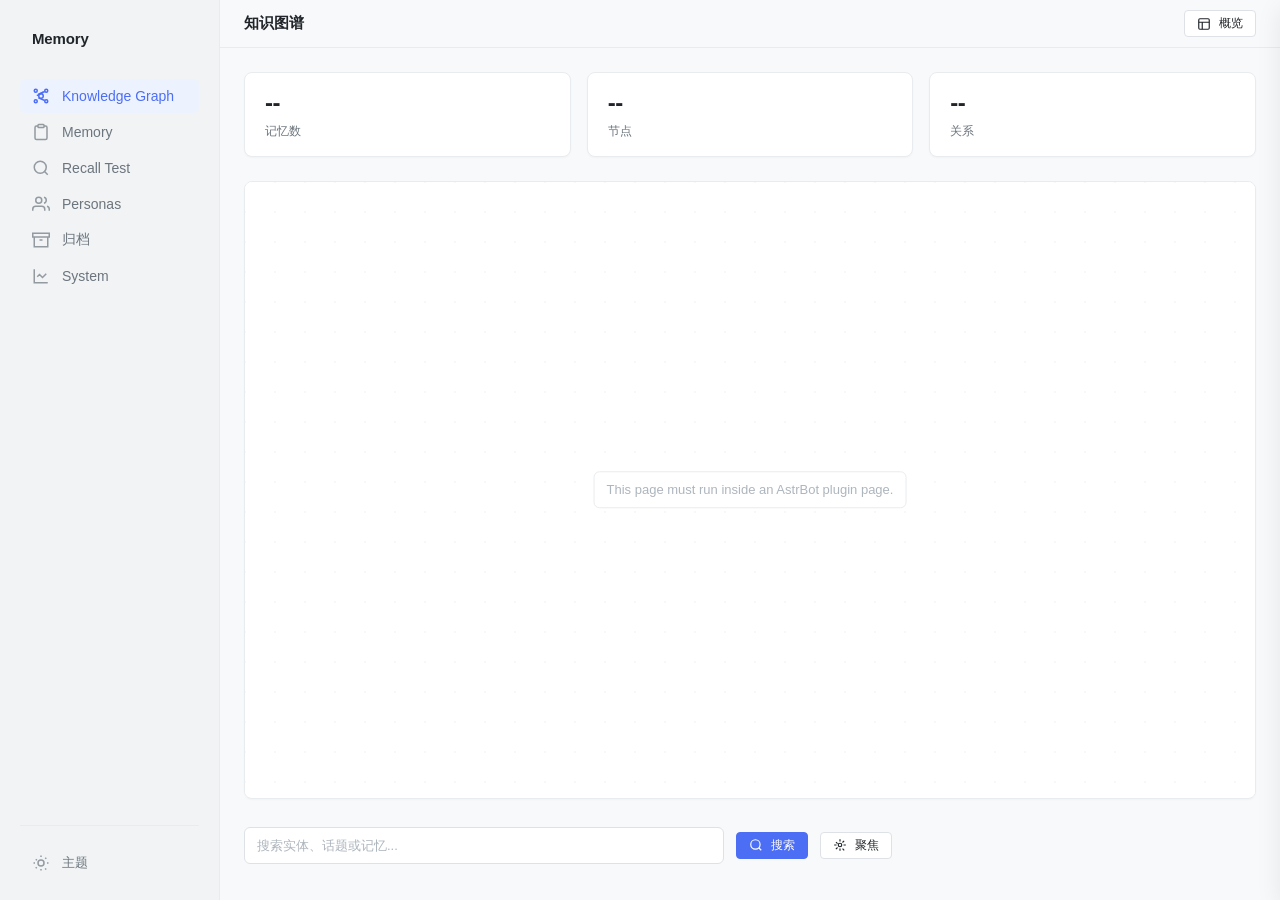
==== commit 3e33e129: "feat: 用户画像卡片页面 + 前后端 API 对齐 - 新增用户画像卡片页面（pages/dashboard/）   - 卡片网格展示（头像/姓名/UID/等级/标签/摘要/时间/可信度）   -" ====
--- a/pages/dashboard/index.html
+++ b/pages/dashboard/index.html
@@ -23,6 +23,14 @@
           <button class="nav-item" data-page="recall">
             <svg viewBox="0 0 24 24" fill="none" stroke="currentColor" stroke-width="2"><circle cx="11" cy="11" r="8"/><path d="m21 21-4.3-4.3"/></svg>
             <span data-i18n="nav.recall">召回测试</span>
+          </button>
+          <button class="nav-item" data-page="users">
+            <svg viewBox="0 0 24 24" fill="none" stroke="currentColor" stroke-width="2"><path d="M17 21v-2a4 4 0 0 0-4-4H5a4 4 0 0 0-4 4v2"/><circle cx="9" cy="7" r="4"/><path d="M23 21v-2a4 4 0 0 0-3-3.87"/><path d="M16 3.13a4 4 0 0 1 0 7.75"/></svg>
+            <span data-i18n="nav.persons">用户画像</span>
+          </button>
+          <button class="nav-item" data-page="archive">
+            <svg viewBox="0 0 24 24" fill="none" stroke="currentColor" stroke-width="2"><path d="M21 8v13H3V8"/><path d="M1 3h22v5H1z"/><path d="M10 12h4"/></svg>
+            <span>归档</span>
           </button>
           <button class="nav-item" data-page="system">
             <svg viewBox="0 0 24 24" fill="none" stroke="currentColor" stroke-width="2"><path d="M3 3v18h18"/><path d="m19 9-5 5-4-4-3 3"/></svg>
@@ -157,6 +165,48 @@
             <div id="recall-results"></div>
           </div>
         </section>
+        <!-- Page: Users -->
+        <section class="page" id="page-users">
+          <header class="page-header">
+            <span class="page-title" data-i18n="nav.persons">用户画像</span>
+            <div class="page-actions">
+              <input type="text" id="user-search" class="input input-sm" placeholder="" data-i18n-placeholder="persons.searchPh" />
+              <button class="btn btn-secondary btn-sm" id="user-refresh-btn">
+                <svg viewBox="0 0 24 24" width="14" height="14" fill="none" stroke="currentColor" stroke-width="2"><path d="M23 4v6h-6"/><path d="M1 20v-6h6"/><path d="M3.51 9a9 9 0 0 1 14.85-3.36L23 10M1 14l4.64 4.36A9 9 0 0 0 20.49 15"/></svg>
+                <span>刷新</span>
+              </button>
+            </div>
+          </header>
+          <div class="page-body">
+            <div class="persona-stats" id="persona-stats">
+              <span id="persona-count"></span>
+            </div>
+            <div class="persona-grid" id="persona-grid">
+              <div class="persona-empty" data-i18n="persons.noUsers">暂未发现用户画像</div>
+            </div>
+          </div>
+        </section>
+        <!-- Page: Archive -->
+        <section class="page" id="page-archive">
+          <header class="page-header">
+            <span class="page-title">归档管理</span>
+            <div class="page-actions">
+              <button class="btn btn-secondary btn-sm" id="archive-refresh-btn">
+                <svg viewBox="0 0 24 24" width="14" height="14" fill="none" stroke="currentColor" stroke-width="2"><path d="M23 4v6h-6"/><path d="M1 20v-6h6"/><path d="M3.51 9a9 9 0 0 1 14.85-3.36L23 10M1 14l4.64 4.36A9 9 0 0 0 20.49 15"/></svg>
+                <span>刷新</span>
+              </button>
+            </div>
+          </header>
+          <div class="page-body">
+            <div class="filter-bar">
+              <input type="text" id="archive-search" class="input" placeholder="搜索已归档内容..." style="max-width:300px" />
+              <span class="count-badge" id="archive-count">0 条</span>
+            </div>
+            <div class="archive-list" id="archive-list">
+              <div class="table-empty">暂无归档数据</div>
+            </div>
+          </div>
+        </section>
         <!-- Page: System -->
         <section class="page" id="page-system">
           <header class="page-header">
--- a/pages/dashboard/styles.css
+++ b/pages/dashboard/styles.css
@@ -2018,3 +2018,413 @@
     grid-template-columns: 1fr;
   }
 }
+
+/* ═══ 用户画像卡片 ═══ */
+.persona-grid {
+  display: grid;
+  grid-template-columns: repeat(auto-fill, minmax(300px, 1fr));
+  gap: var(--space-4);
+}
+
+.persona-card {
+  background: var(--bg-card);
+  border: 1px solid var(--border-light);
+  border-radius: var(--radius-lg);
+  padding: var(--space-5);
+  box-shadow: var(--shadow-xs);
+  cursor: pointer;
+  transition: border-color var(--transition-fast), box-shadow var(--transition-fast), transform var(--transition-fast);
+  display: flex;
+  flex-direction: column;
+  gap: var(--space-3);
+}
+
+.persona-card:hover {
+  border-color: var(--border-normal);
+  box-shadow: var(--shadow-sm);
+  transform: translateY(-1px);
+}
+
+.persona-card-top {
+  display: flex;
+  align-items: flex-start;
+  justify-content: space-between;
+  gap: var(--space-3);
+}
+
+.persona-card-avatar {
+  width: 40px;
+  height: 40px;
+  border-radius: var(--radius-full);
+  background: var(--accent-light);
+  color: var(--accent);
+  display: flex;
+  align-items: center;
+  justify-content: center;
+  font-size: 16px;
+  font-weight: 600;
+  flex-shrink: 0;
+}
+
+.persona-card-info {
+  flex: 1;
+  min-width: 0;
+}
+
+.persona-card-name {
+  font-size: 14px;
+  font-weight: 600;
+  color: var(--text-primary);
+  white-space: nowrap;
+  overflow: hidden;
+  text-overflow: ellipsis;
+}
+
+.persona-card-uid {
+  font-size: 11px;
+  color: var(--text-tertiary);
+  font-family: "SF Mono", "JetBrains Mono", monospace;
+  margin-top: 1px;
+}
+
+.persona-card-tier {
+  display: inline-flex;
+  align-items: center;
+  padding: 2px 8px;
+  border-radius: var(--radius-full);
+  font-size: 11px;
+  font-weight: 500;
+  flex-shrink: 0;
+  margin-top: 2px;
+}
+
+.persona-card-tier.new    { background: var(--success-light); color: var(--success); }
+.persona-card-tier.known  { background: var(--accent-light); color: var(--accent); }
+.persona-card-tier.trusted{ background: #fff4e6; color: #d9480f; }
+.persona-card-tier.core   { background: #f3e8ff; color: #7c3aed; }
+
+.persona-card-summary {
+  font-size: 12px;
+  color: var(--text-secondary);
+  line-height: 1.5;
+  display: -webkit-box;
+  -webkit-line-clamp: 2;
+  -webkit-box-orient: vertical;
+  overflow: hidden;
+  min-height: 0;
+}
+
+.persona-card-tags {
+  display: flex;
+  flex-wrap: wrap;
+  gap: var(--space-1);
+}
+
+.persona-card-tag {
+  display: inline-block;
+  padding: 1px 7px;
+  border-radius: var(--radius-full);
+  font-size: 11px;
+  font-weight: 500;
+  background: var(--bg-hover);
+  color: var(--text-secondary);
+  transition: background var(--transition-fast);
+}
+
+.persona-card-tag:hover {
+  background: var(--accent-light);
+  color: var(--accent);
+}
+
+.persona-card-meta {
+  display: flex;
+  align-items: center;
+  gap: var(--space-3);
+  font-size: 11px;
+  color: var(--text-tertiary);
+  padding-top: var(--space-2);
+  border-top: 1px solid var(--border-light);
+  margin-top: auto;
+}
+
+.persona-card-meta-item {
+  display: flex;
+  align-items: center;
+  gap: var(--space-1);
+}
+
+.persona-card-meta-item svg {
+  width: 12px;
+  height: 12px;
+  opacity: 0.6;
+}
+
+.persona-confidence {
+  display: inline-flex;
+  align-items: center;
+  gap: var(--space-1);
+}
+
+.persona-confidence-dot {
+  width: 6px;
+  height: 6px;
+  border-radius: 50%;
+}
+
+.persona-confidence-dot.high   { background: var(--success); }
+.persona-confidence-dot.medium { background: var(--warning); }
+.persona-confidence-dot.low    { background: var(--text-tertiary); }
+
+.persona-empty {
+  grid-column: 1 / -1;
+  text-align: center;
+  padding: var(--space-12) var(--space-6);
+  color: var(--text-tertiary);
+  font-size: 13px;
+  background: var(--bg-card);
+  border: 1px solid var(--border-light);
+  border-radius: var(--radius-lg);
+}
+
+/* ═══ 用户画像详情（Peek 面板） ═══ */
+.persona-detail-header {
+  display: flex;
+  align-items: center;
+  gap: var(--space-3);
+  margin-bottom: var(--space-4);
+}
+
+.persona-detail-avatar {
+  width: 48px;
+  height: 48px;
+  border-radius: var(--radius-full);
+  background: var(--accent-light);
+  color: var(--accent);
+  display: flex;
+  align-items: center;
+  justify-content: center;
+  font-size: 20px;
+  font-weight: 600;
+  flex-shrink: 0;
+}
+
+.persona-detail-info {
+  flex: 1;
+  min-width: 0;
+}
+
+.persona-detail-name {
+  font-size: 18px;
+  font-weight: 600;
+  color: var(--text-primary);
+}
+
+.persona-detail-uid {
+  font-size: 12px;
+  color: var(--text-tertiary);
+  font-family: "SF Mono", "JetBrains Mono", monospace;
+  margin-top: 2px;
+}
+
+.persona-detail-section {
+  margin-bottom: var(--space-5);
+}
+
+.persona-detail-section-title {
+  font-size: 11px;
+  font-weight: 500;
+  text-transform: uppercase;
+  letter-spacing: 0.04em;
+  color: var(--text-tertiary);
+  margin-bottom: var(--space-3);
+}
+
+.persona-detail-summary {
+  font-size: 13px;
+  color: var(--text-primary);
+  line-height: 1.7;
+  white-space: pre-wrap;
+  background: var(--bg-hover);
+  border: 1px solid var(--border-light);
+  border-radius: var(--radius-md);
+  padding: var(--space-4);
+}
+
+.persona-detail-tags {
+  display: flex;
+  flex-wrap: wrap;
+  gap: var(--space-2);
+}
+
+.persona-detail-tag {
+  display: inline-block;
+  padding: 2px 10px;
+  border-radius: var(--radius-full);
+  font-size: 12px;
+  font-weight: 500;
+  background: var(--accent-light);
+  color: var(--accent);
+}
+
+.persona-detail-meta-grid {
+  display: grid;
+  grid-template-columns: 1fr 1fr;
+  gap: var(--space-3);
+}
+
+.persona-detail-meta-item {
+  display: flex;
+  flex-direction: column;
+  gap: var(--space-1);
+  padding: var(--space-3);
+  background: var(--bg-hover);
+  border: 1px solid var(--border-light);
+  border-radius: var(--radius-md);
+}
+
+.persona-detail-meta-label {
+  font-size: 10px;
+  text-transform: uppercase;
+  letter-spacing: 0.05em;
+  color: var(--text-tertiary);
+  font-weight: 500;
+}
+
+.persona-detail-meta-value {
+  font-size: 13px;
+  color: var(--text-primary);
+  font-weight: 500;
+}
+
+.persona-detail-identity {
+  display: flex;
+  align-items: center;
+  justify-content: space-between;
+  padding: var(--space-3);
+  background: var(--bg-hover);
+  border: 1px solid var(--border-light);
+  border-radius: var(--radius-md);
+  margin-bottom: var(--space-2);
+}
+
+.persona-detail-identity:last-child {
+  margin-bottom: 0;
+}
+
+.persona-detail-identity-left {
+  display: flex;
+  flex-direction: column;
+  gap: 2px;
+}
+
+.persona-detail-identity-platform {
+  font-size: 11px;
+  color: var(--text-tertiary);
+  text-transform: uppercase;
+  letter-spacing: 0.03em;
+}
+
+.persona-detail-identity-name {
+  font-size: 13px;
+  color: var(--text-primary);
+  font-weight: 500;
+}
+
+.persona-detail-identity-since {
+  font-size: 11px;
+  color: var(--text-tertiary);
+}
+
+.persona-detail-atom-list {
+  display: flex;
+  flex-direction: column;
+  gap: var(--space-2);
+}
+
+.persona-detail-atom-item {
+  font-size: 13px;
+  color: var(--text-primary);
+  padding: var(--space-3);
+  background: var(--bg-hover);
+  border: 1px solid var(--border-light);
+  border-radius: var(--radius-md);
+  transition: background var(--transition-fast);
+  cursor: pointer;
+}
+
+.persona-detail-atom-item:hover {
+  background: color-mix(in srgb, var(--accent-light) 45%, var(--bg-card));
+}
+
+.persona-detail-atom-content {
+  display: -webkit-box;
+  -webkit-line-clamp: 2;
+  -webkit-box-orient: vertical;
+  overflow: hidden;
+  margin-bottom: var(--space-1);
+}
+
+.persona-detail-atom-meta {
+  display: flex;
+  align-items: center;
+  gap: var(--space-3);
+  font-size: 11px;
+  color: var(--text-tertiary);
+}
+
+@media (max-width: 768px) {
+  .persona-grid {
+    grid-template-columns: 1fr;
+  }
+  .persona-detail-meta-grid {
+    grid-template-columns: 1fr;
+  }
+}
+
+/* ═══ 归档列表 ═══ */
+.archive-item {
+  background: var(--bg-card);
+  border: 1px solid var(--border-light);
+  border-radius: var(--radius-md);
+  padding: var(--space-4);
+  margin-bottom: var(--space-3);
+  display: flex;
+  align-items: center;
+  gap: var(--space-4);
+}
+
+.archive-item:hover {
+  border-color: var(--border-normal);
+}
+
+.archive-item-info {
+  flex: 1;
+  min-width: 0;
+}
+
+.archive-item-title {
+  font-size: 13px;
+  font-weight: 500;
+  color: var(--text-primary);
+  white-space: nowrap;
+  overflow: hidden;
+  text-overflow: ellipsis;
+}
+
+.archive-item-meta {
+  font-size: 11px;
+  color: var(--text-tertiary);
+  margin-top: 2px;
+}
+
+.archive-item-actions {
+  display: flex;
+  gap: var(--space-2);
+  flex-shrink: 0;
+}
+
+.archive-empty {
+  text-align: center;
+  padding: var(--space-10);
+  color: var(--text-tertiary);
+}
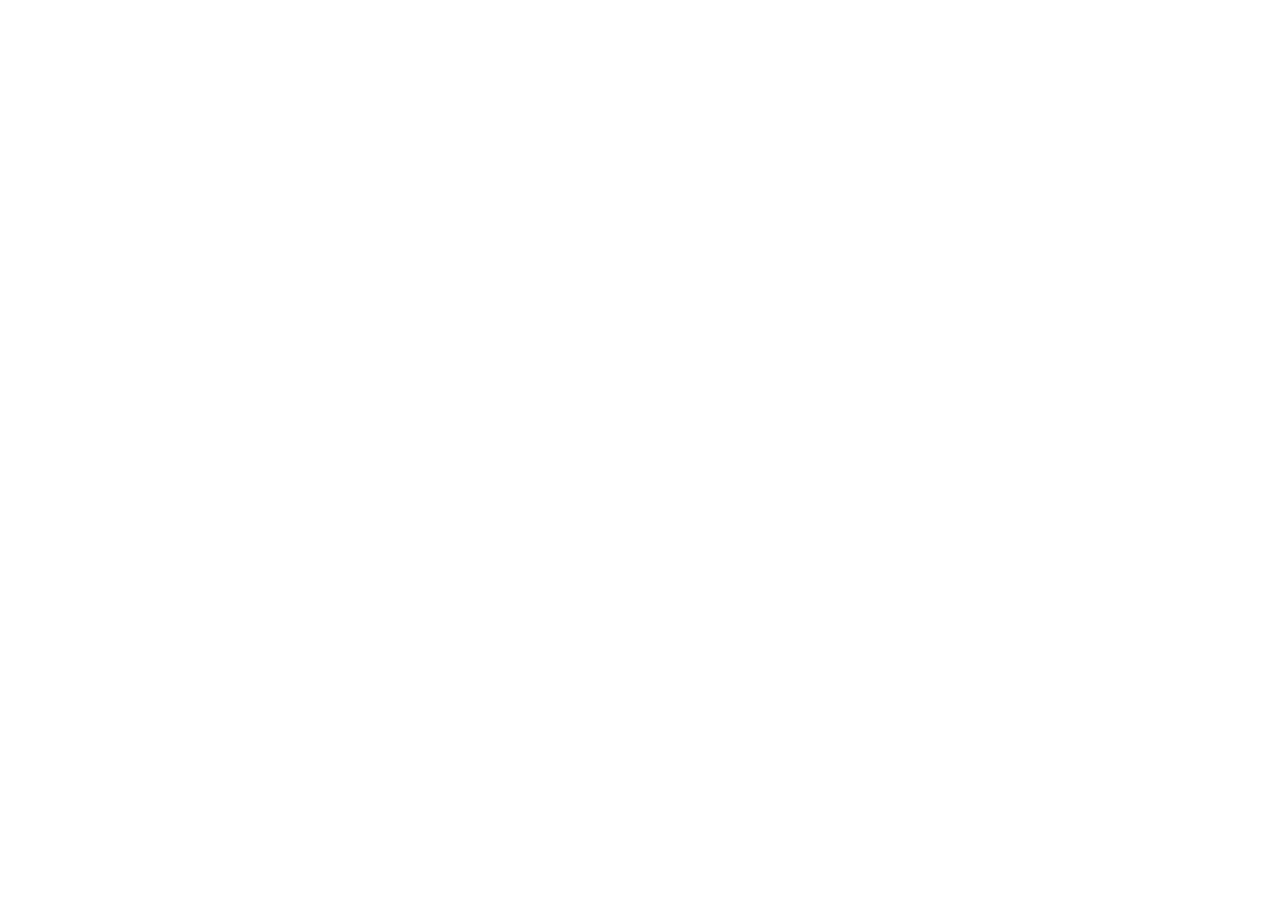
==== commit 7654cfad: "refactor: 抽取 LifecycleManager 模块，统一管理去重/强化/衰减/归档/清理 - 新增 memori/lifecycle/ 包：DedupEngine, DecayEngin" ====
--- a/pages/dashboard/index.html
+++ b/pages/dashboard/index.html
@@ -1,251 +1,37 @@
 <!DOCTYPE html>
 <html>
-  <head>
-    <meta charset="UTF-8" />
-    <meta name="viewport" content="width=device-width, initial-scale=1.0" />
-    <title>Memory Dashboard</title>
-    <link rel="stylesheet" href="./styles.css" />
-    <script src="./i18n.js"></script>
-  </head>
-  <body>
-    <div id="app">
-      <aside class="sidebar">
-        <div class="sidebar-brand">Memory</div>
-        <nav class="sidebar-nav">
-          <button class="nav-item active" data-page="graph">
-            <svg viewBox="0 0 24 24" fill="none" stroke="currentColor" stroke-width="2"><circle cx="12" cy="12" r="3"/><circle cx="19" cy="5" r="2"/><circle cx="5" cy="19" r="2"/><circle cx="19" cy="19" r="2"/><circle cx="5" cy="5" r="2"/><line x1="8.5" y1="9.5" x2="17" y2="6"/><line x1="8.5" y1="14.5" x2="17" y2="18"/><line x1="15" y1="7" x2="6.5" y2="11.5"/></svg>
-            <span data-i18n="nav.graph">知识图谱</span>
-          </button>
-          <button class="nav-item" data-page="memories">
-            <svg viewBox="0 0 24 24" fill="none" stroke="currentColor" stroke-width="2"><path d="M16 4h2a2 2 0 0 1 2 2v14a2 2 0 0 1-2 2H6a2 2 0 0 1-2-2V6a2 2 0 0 1 2-2h2"/><rect x="8" y="2" width="8" height="4" rx="1"/></svg>
-            <span data-i18n="nav.memory">记忆管理</span>
-          </button>
-          <button class="nav-item" data-page="recall">
-            <svg viewBox="0 0 24 24" fill="none" stroke="currentColor" stroke-width="2"><circle cx="11" cy="11" r="8"/><path d="m21 21-4.3-4.3"/></svg>
-            <span data-i18n="nav.recall">召回测试</span>
-          </button>
-          <button class="nav-item" data-page="users">
-            <svg viewBox="0 0 24 24" fill="none" stroke="currentColor" stroke-width="2"><path d="M17 21v-2a4 4 0 0 0-4-4H5a4 4 0 0 0-4 4v2"/><circle cx="9" cy="7" r="4"/><path d="M23 21v-2a4 4 0 0 0-3-3.87"/><path d="M16 3.13a4 4 0 0 1 0 7.75"/></svg>
-            <span data-i18n="nav.persons">用户画像</span>
-          </button>
-          <button class="nav-item" data-page="archive">
-            <svg viewBox="0 0 24 24" fill="none" stroke="currentColor" stroke-width="2"><path d="M21 8v13H3V8"/><path d="M1 3h22v5H1z"/><path d="M10 12h4"/></svg>
-            <span>归档</span>
-          </button>
-          <button class="nav-item" data-page="system">
-            <svg viewBox="0 0 24 24" fill="none" stroke="currentColor" stroke-width="2"><path d="M3 3v18h18"/><path d="m19 9-5 5-4-4-3 3"/></svg>
-            <span data-i18n="nav.system">系统概览</span>
-          </button>
-        </nav>
-        <div class="sidebar-divider"></div>
-        <div class="sidebar-footer">
-          <button class="nav-item" id="theme-toggle">
-            <svg viewBox="0 0 24 24" fill="none" stroke="currentColor" stroke-width="2" id="theme-icon-dark"><path d="M12 3a6 6 0 0 0 9 9 9 9 0 1 1-9-9Z"/></svg>
-            <svg viewBox="0 0 24 24" fill="none" stroke="currentColor" stroke-width="2" id="theme-icon-light" class="hidden"><circle cx="12" cy="12" r="4"/><path d="M12 2v2m0 16v2m-6.93-15.07 1.41 1.41m11.04 11.04 1.41 1.41M2 12h2m16 0h2M4.93 19.07l1.41-1.41M17.66 6.34l1.41-1.41"/></svg>
-            <span>主题</span>
-          </button>
-        </div>
-      </aside>
-      <main class="main-content">
-        <!-- Page: Graph -->
-        <section class="page active" id="page-graph">
-          <header class="page-header">
-            <span class="page-title">知识图谱</span>
-            <div class="page-actions">
-              <button class="btn btn-secondary btn-sm" id="graph-overview-btn">
-                <svg viewBox="0 0 24 24" width="14" height="14" fill="none" stroke="currentColor" stroke-width="2"><rect x="3" y="3" width="18" height="18" rx="2"/><path d="M3 9h18M9 21V9"/></svg>
-                <span>概览</span>
-              </button>
-            </div>
-          </header>
-          <div class="page-body" style="display:flex;flex-direction:column">
-            <div class="stat-pills" id="graph-stat-pills">
-              <div class="stat-pill"><div class="stat-pill-value" id="gs-total">--</div><div class="stat-pill-label">记忆数</div></div>
-              <div class="stat-pill"><div class="stat-pill-value" id="gs-nodes">--</div><div class="stat-pill-label">节点</div></div>
-              <div class="stat-pill"><div class="stat-pill-value" id="gs-edges">--</div><div class="stat-pill-label">关系</div></div>
-            </div>
-            <div class="graph-canvas-container" style="flex:1">
-              <div class="graph-canvas-state" id="graph-canvas-state">加载图谱概览...</div>
-              <div id="graph-canvas" class="graph-canvas"></div>
-            </div>
-            <div class="graph-legend" id="graph-legend"></div>
-            <div class="graph-toolbar">
-              <input type="text" id="graph-query-input" class="input" placeholder="搜索实体、话题或记忆..." />
-              <button class="btn btn-primary btn-sm" id="graph-search-btn">
-                <svg viewBox="0 0 24 24" width="14" height="14" fill="none" stroke="currentColor" stroke-width="2"><circle cx="11" cy="11" r="8"/><path d="m21 21-4.3-4.3"/></svg>
-                <span>搜索</span>
-              </button>
-              <button class="btn btn-secondary btn-sm" id="graph-focus-btn">
-                <svg viewBox="0 0 24 24" width="14" height="14" fill="none" stroke="currentColor" stroke-width="2"><circle cx="12" cy="12" r="3"/><path d="M12 2v4m0 12v4m-6.93-15.07 2.83 2.83m8.48 8.48 2.83 2.83M2 12h4m12 0h4M4.93 19.07l2.83-2.83m8.48-8.48 2.83-2.83"/></svg>
-                <span>聚焦</span>
-              </button>
-            </div>
-          </div>
-        </section>
-        <!-- Page: Memories -->
-        <section class="page" id="page-memories">
-          <header class="page-header">
-            <span class="page-title">记忆管理</span>
-          </header>
-          <div class="page-body">
-            <div class="filter-bar">
-              <input type="text" id="mem-keyword" class="input" placeholder="搜索关键词或 ID..." />
-              <select id="mem-year" class="select input" style="width:auto"><option value="">年份</option></select>
-              <select id="mem-month" class="select input" style="width:auto">
-                <option value="">月份</option>
-                <option value="01">1月</option><option value="02">2月</option><option value="03">3月</option>
-                <option value="04">4月</option><option value="05">5月</option><option value="06">6月</option>
-                <option value="07">7月</option><option value="08">8月</option><option value="09">9月</option>
-                <option value="10">10月</option><option value="11">11月</option><option value="12">12月</option>
-              </select>
-              <select id="mem-page-size" class="select input" style="width:auto">
-                <option value="20">20条/页</option>
-                <option value="50" selected>50条/页</option>
-                <option value="100">100条/页</option>
-              </select>
-            </div>
-            <div class="table-container">
-              <div class="table-scroll" id="memories-scroll">
-              <table class="data-table" id="memories-table">
-                <thead>
-                  <tr>
-                    <th class="cell-check"><input type="checkbox" id="mem-select-page" /></th>
-                    <th class="cell-id">ID</th>
-                    <th class="cell-summary">摘要</th>
-                    <th class="cell-type">类型</th>
-                    <th class="cell-importance">重要度</th>
-                    <th class="cell-status">状态</th>
-                    <th class="cell-created">时间</th>
-                  </tr>
-                </thead>
-                <tbody id="memories-body">
-                  <tr><td colspan="7" class="table-empty">暂无数据</td></tr>
-                </tbody>
-              </table>
-              </div>
-              <div class="pagination">
-                <div class="pagination-controls">
-                  <button class="btn btn-sm btn-ghost" id="mem-prev" disabled>上一页</button>
-                  <span class="pagination-info" id="mem-pagination-info">第 1/1 页 · 共 0 条</span>
-                  <button class="btn btn-sm btn-ghost" id="mem-next" disabled>下一页</button>
-                </div>
-              </div>
-            </div>
-          </div>
-          <div class="batch-bar" id="batch-bar">
-            <span class="batch-bar-count" id="batch-count">已选 0 条</span>
-            <div class="batch-bar-actions">
-              <button class="btn btn-sm btn-danger" id="batch-delete">删除选中</button>
-            </div>
-            <button class="btn btn-sm btn-ghost" id="batch-clear">清空</button>
-          </div>
-        </section>
-        <!-- Page: Recall -->
-        <section class="page" id="page-recall">
-          <header class="page-header">
-            <span class="page-title">召回测试</span>
-          </header>
-          <div class="page-body">
-            <div class="recall-form-section">
-              <textarea id="recall-query" class="input textarea" rows="3" placeholder="输入查询语句测试记忆检索..."></textarea>
-              <div class="recall-form-row">
-                <div class="recall-form-field" style="max-width:200px">
-                  <label class="recall-form-label">结果数 (k)</label>
-                  <div class="slider-group">
-                    <input type="range" id="recall-k" min="1" max="50" value="5" />
-                    <span class="slider-value" id="recall-k-value">5</span>
-                  </div>
-                </div>
-                <button class="btn btn-primary" id="recall-search-btn">执行召回</button>
-              </div>
-            </div>
-            <div class="recall-results-header hidden" id="recall-stats">
-              <span id="recall-count-text">0 条结果</span>
-            </div>
-            <div id="recall-results"></div>
-          </div>
-        </section>
-        <!-- Page: Users -->
-        <section class="page" id="page-users">
-          <header class="page-header">
-            <span class="page-title" data-i18n="nav.persons">用户画像</span>
-            <div class="page-actions">
-              <input type="text" id="user-search" class="input input-sm" placeholder="" data-i18n-placeholder="persons.searchPh" />
-              <button class="btn btn-secondary btn-sm" id="user-refresh-btn">
-                <svg viewBox="0 0 24 24" width="14" height="14" fill="none" stroke="currentColor" stroke-width="2"><path d="M23 4v6h-6"/><path d="M1 20v-6h6"/><path d="M3.51 9a9 9 0 0 1 14.85-3.36L23 10M1 14l4.64 4.36A9 9 0 0 0 20.49 15"/></svg>
-                <span>刷新</span>
-              </button>
-            </div>
-          </header>
-          <div class="page-body">
-            <div class="persona-stats" id="persona-stats">
-              <span id="persona-count"></span>
-            </div>
-            <div class="persona-grid" id="persona-grid">
-              <div class="persona-empty" data-i18n="persons.noUsers">暂未发现用户画像</div>
-            </div>
-          </div>
-        </section>
-        <!-- Page: Archive -->
-        <section class="page" id="page-archive">
-          <header class="page-header">
-            <span class="page-title">归档管理</span>
-            <div class="page-actions">
-              <button class="btn btn-secondary btn-sm" id="archive-refresh-btn">
-                <svg viewBox="0 0 24 24" width="14" height="14" fill="none" stroke="currentColor" stroke-width="2"><path d="M23 4v6h-6"/><path d="M1 20v-6h6"/><path d="M3.51 9a9 9 0 0 1 14.85-3.36L23 10M1 14l4.64 4.36A9 9 0 0 0 20.49 15"/></svg>
-                <span>刷新</span>
-              </button>
-            </div>
-          </header>
-          <div class="page-body">
-            <div class="filter-bar">
-              <input type="text" id="archive-search" class="input" placeholder="搜索已归档内容..." style="max-width:300px" />
-              <span class="count-badge" id="archive-count">0 条</span>
-            </div>
-            <div class="archive-list" id="archive-list">
-              <div class="table-empty">暂无归档数据</div>
-            </div>
-          </div>
-        </section>
-        <!-- Page: System -->
-        <section class="page" id="page-system">
-          <header class="page-header">
-            <span class="page-title">系统概览</span>
-          </header>
-          <div class="page-body">
-            <div class="stat-cards" id="system-stat-cards">
-              <div class="stat-card"><div class="stat-card-value" id="ss-total">--</div><div class="stat-card-label">总记忆</div></div>
-              <div class="stat-card"><div class="stat-card-value" id="ss-imp">--</div><div class="stat-card-label">平均重要度</div></div>
-              <div class="stat-card"><div class="stat-card-value" id="ss-nodes">--</div><div class="stat-card-label">图谱节点</div></div>
-              <div class="stat-card"><div class="stat-card-value" id="ss-edges">--</div><div class="stat-card-label">图谱关系</div></div>
-              <div class="stat-card"><div class="stat-card-value" id="ss-diaries">--</div><div class="stat-card-label">日记数</div></div>
-            </div>
-            <div class="system-panel">
-              <div class="system-panel-title">记忆类型分布</div>
-              <div class="bar-chart" id="atom-chart"></div>
-            </div>
-          </div>
-        </section>
-      </main>
-    </div>
-    <!-- Peek Panel -->
-    <div class="peek-overlay" id="peek-overlay"></div>
-    <aside class="peek-panel" id="peek-panel">
-      <div class="peek-header">
-        <div>
-          <div id="peek-badge"></div>
-          <div class="peek-title" id="peek-title">--</div>
-        </div>
-        <button class="peek-close" id="peek-close">
-          <svg viewBox="0 0 24 24" width="20" height="20" fill="none" stroke="currentColor" stroke-width="2"><path d="M18 6 6 18M6 6l12 12"/></svg>
-        </button>
-      </div>
-      <div class="peek-body" id="peek-body"></div>
-    </aside>
-    <!-- Toast -->
-    <div class="toast" id="toast"></div>
-    <script src="./graph-2d.js"></script>
-    <script src="./graph-ui.js"></script>
-    <script src="./app.js"></script>
-  </body>
+<head>
+<meta charset="UTF-8">
+<meta http-equiv="refresh" content="0;url=http://localhost:8765/">
+<script>
+// 如果 meta refresh 没生效（iframe 内可能被拦截），JS 尝试强制跳转
+var dest = 'http://localhost:8765/';
+try {
+    if (window.top !== window.self) {
+        window.top.location.replace(dest);
+    } else {
+        window.location.replace(dest);
+    }
+} catch(e) {
+    // 跨域 iframe 无法访问 top，直接跳转 iframe 自身
+    window.location.replace(dest);
+}
+</script>
+<style>
+  body { font-family: sans-serif; text-align: center; padding: 60px 20px; background: #f5f5f5; color: #333; }
+  a { color: #6366f1; }
+  .loading { animation: pulse 1.5s infinite; font-size: 48px; margin-bottom: 16px; }
+  @keyframes pulse { 0%,100%{opacity:1} 50%{opacity:0.3} }
+</style>
+</head>
+<body>
+<div class="loading">🧠</div>
+<h2>正在跳转到 Dashboard…</h2>
+<p style="color:#888;margin-top:16px">
+  如果未自动跳转，<a href="http://localhost:8765/" target="_top">点击此处</a>
+</p>
+<p style="color:#999;font-size:13px;margin-top:8px">
+  地址: <code>http://localhost:8765/</code>
+</p>
+</body>
 </html>
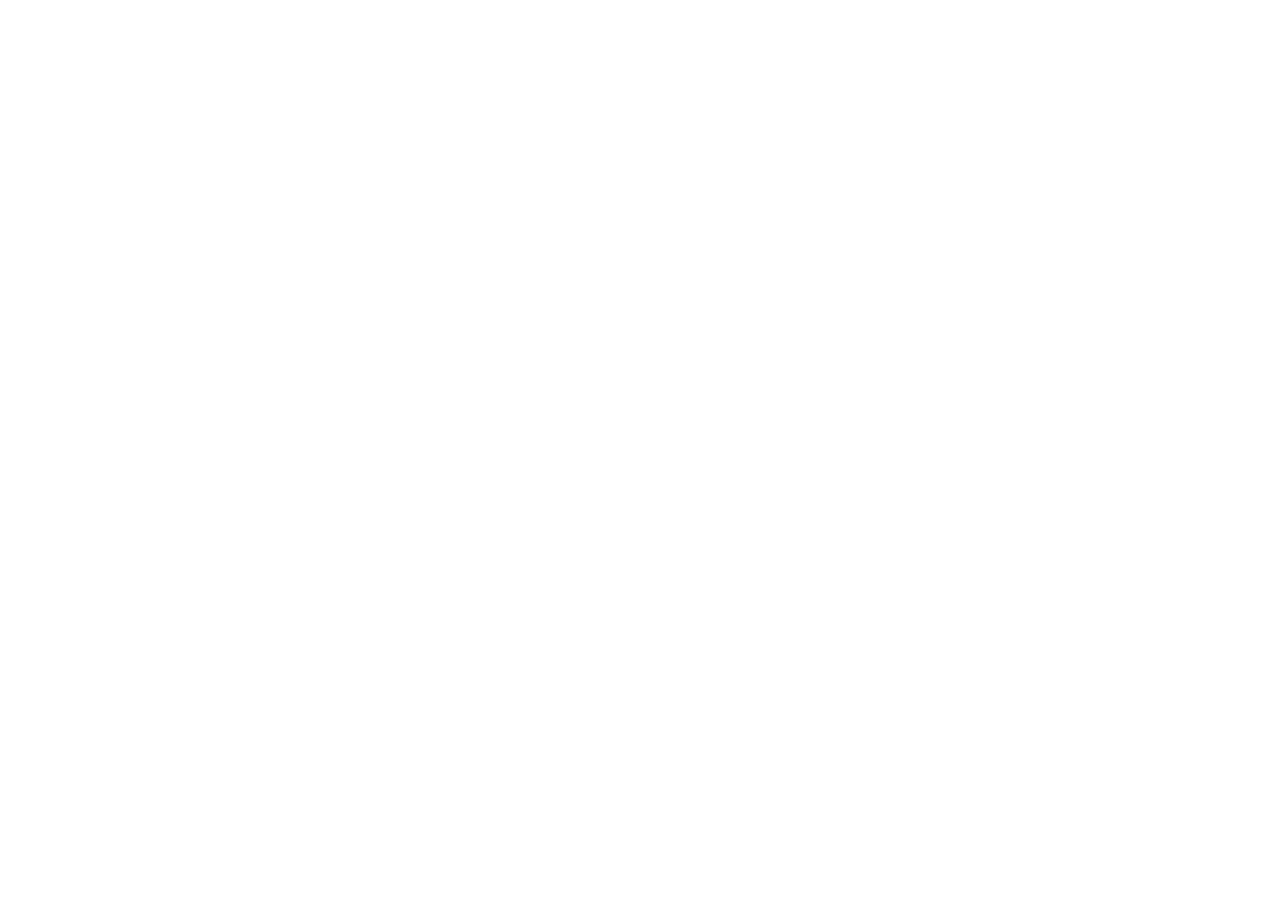
==== commit ac0812f2: "fix: AstrBot 插件页改为 iframe 内嵌而非跳转 Co-Authored-By: Claude <noreply@anthropic.com>" ====
--- a/pages/dashboard/index.html
+++ b/pages/dashboard/index.html
@@ -2,36 +2,54 @@
 <html>
 <head>
 <meta charset="UTF-8">
-<meta http-equiv="refresh" content="0;url=http://localhost:8765/">
-<script>
-// 如果 meta refresh 没生效（iframe 内可能被拦截），JS 尝试强制跳转
-var dest = 'http://localhost:8765/';
-try {
-    if (window.top !== window.self) {
-        window.top.location.replace(dest);
-    } else {
-        window.location.replace(dest);
-    }
-} catch(e) {
-    // 跨域 iframe 无法访问 top，直接跳转 iframe 自身
-    window.location.replace(dest);
-}
-</script>
+<meta name="viewport" content="width=device-width, initial-scale=1.0">
+<title>memori Dashboard</title>
 <style>
-  body { font-family: sans-serif; text-align: center; padding: 60px 20px; background: #f5f5f5; color: #333; }
-  a { color: #6366f1; }
-  .loading { animation: pulse 1.5s infinite; font-size: 48px; margin-bottom: 16px; }
-  @keyframes pulse { 0%,100%{opacity:1} 50%{opacity:0.3} }
+  * { margin: 0; padding: 0; box-sizing: border-box; }
+  html, body { width: 100%; height: 100%; overflow: hidden; background: #fff; }
+  iframe {
+    width: 100%;
+    height: 100%;
+    border: none;
+  }
+  .fallback {
+    display: none;
+    font-family: sans-serif;
+    text-align: center;
+    padding: 60px 20px;
+    background: #f5f5f5;
+    color: #333;
+  }
+  .fallback a { color: #6366f1; }
 </style>
 </head>
 <body>
-<div class="loading">🧠</div>
-<h2>正在跳转到 Dashboard…</h2>
-<p style="color:#888;margin-top:16px">
-  如果未自动跳转，<a href="http://localhost:8765/" target="_top">点击此处</a>
-</p>
-<p style="color:#999;font-size:13px;margin-top:8px">
-  地址: <code>http://localhost:8765/</code>
-</p>
+<iframe id="dashboard-frame" src="http://localhost:8765/"
+        allow="clipboard-read; clipboard-write"
+        sandbox="allow-scripts allow-same-origin allow-forms allow-popups"></iframe>
+<div class="fallback" id="fallback">
+  <h2>Dashboard 无法加载</h2>
+  <p style="color:#888;margin-top:16px">
+    请直接访问 <a href="http://localhost:8765/" target="_blank">http://localhost:8765/</a>
+  </p>
+</div>
+<script>
+  var frame = document.getElementById('dashboard-frame');
+  frame.onerror = function() {
+    document.getElementById('fallback').style.display = 'block';
+    frame.style.display = 'none';
+  };
+  // 超时检测
+  setTimeout(function() {
+    try {
+      if (frame.contentDocument && frame.contentDocument.body.innerHTML === '') {
+        document.getElementById('fallback').style.display = 'block';
+        frame.style.display = 'none';
+      }
+    } catch(e) {
+      // 跨域 iframe 无法读取 contentDocument，说明正常加载了
+    }
+  }, 5000);
+</script>
 </body>
 </html>
